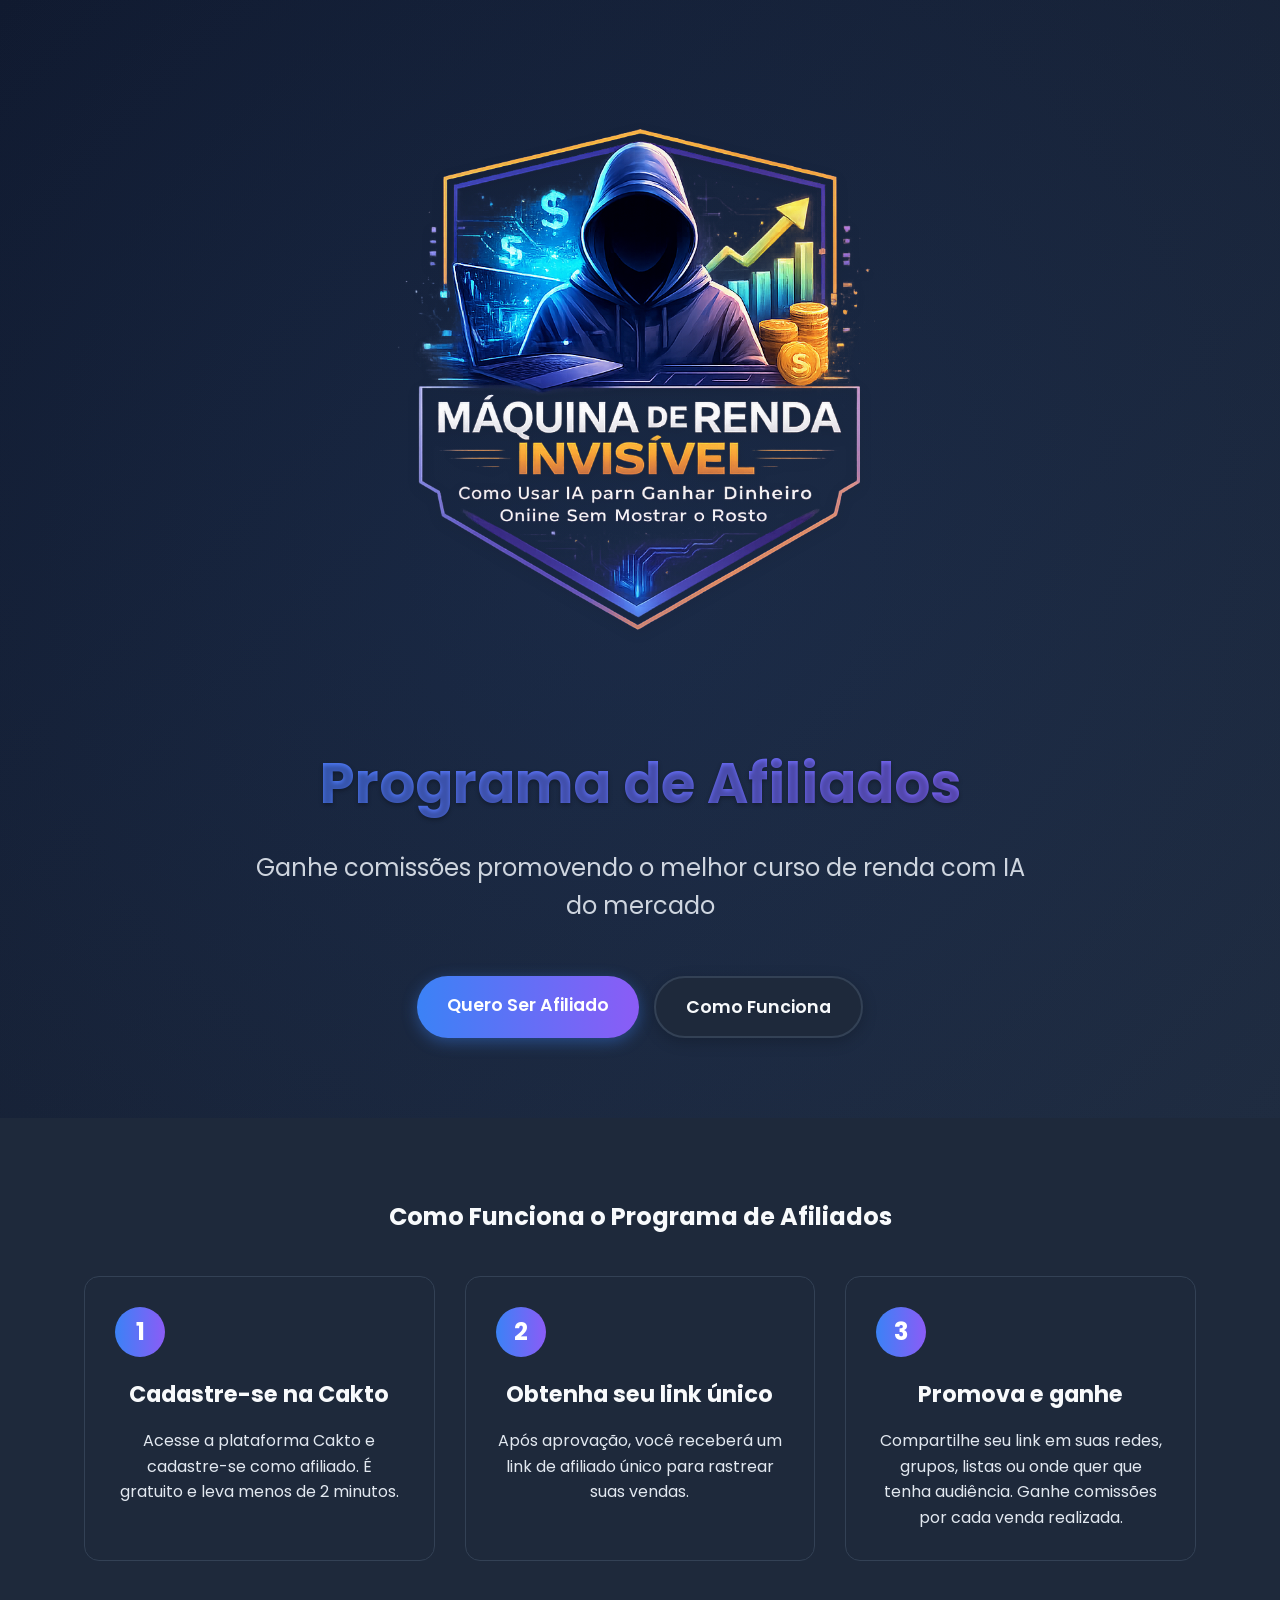
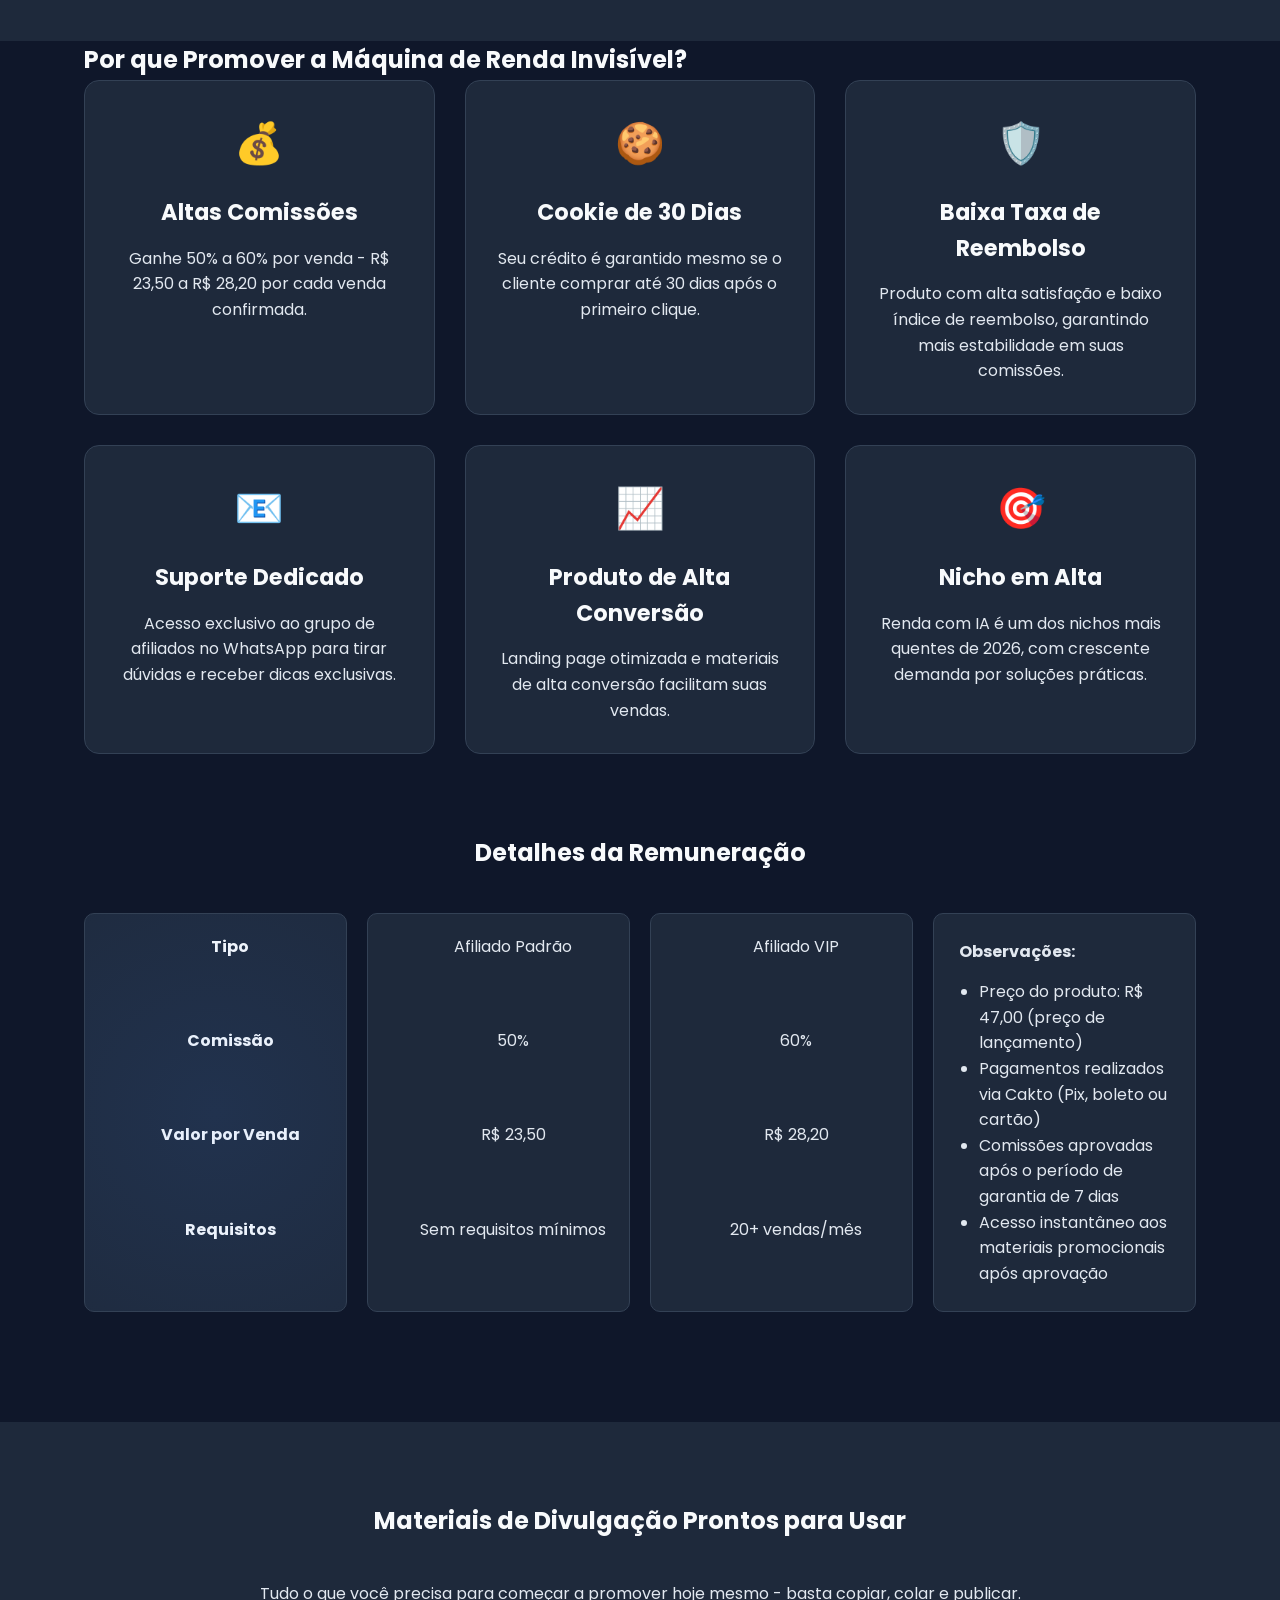
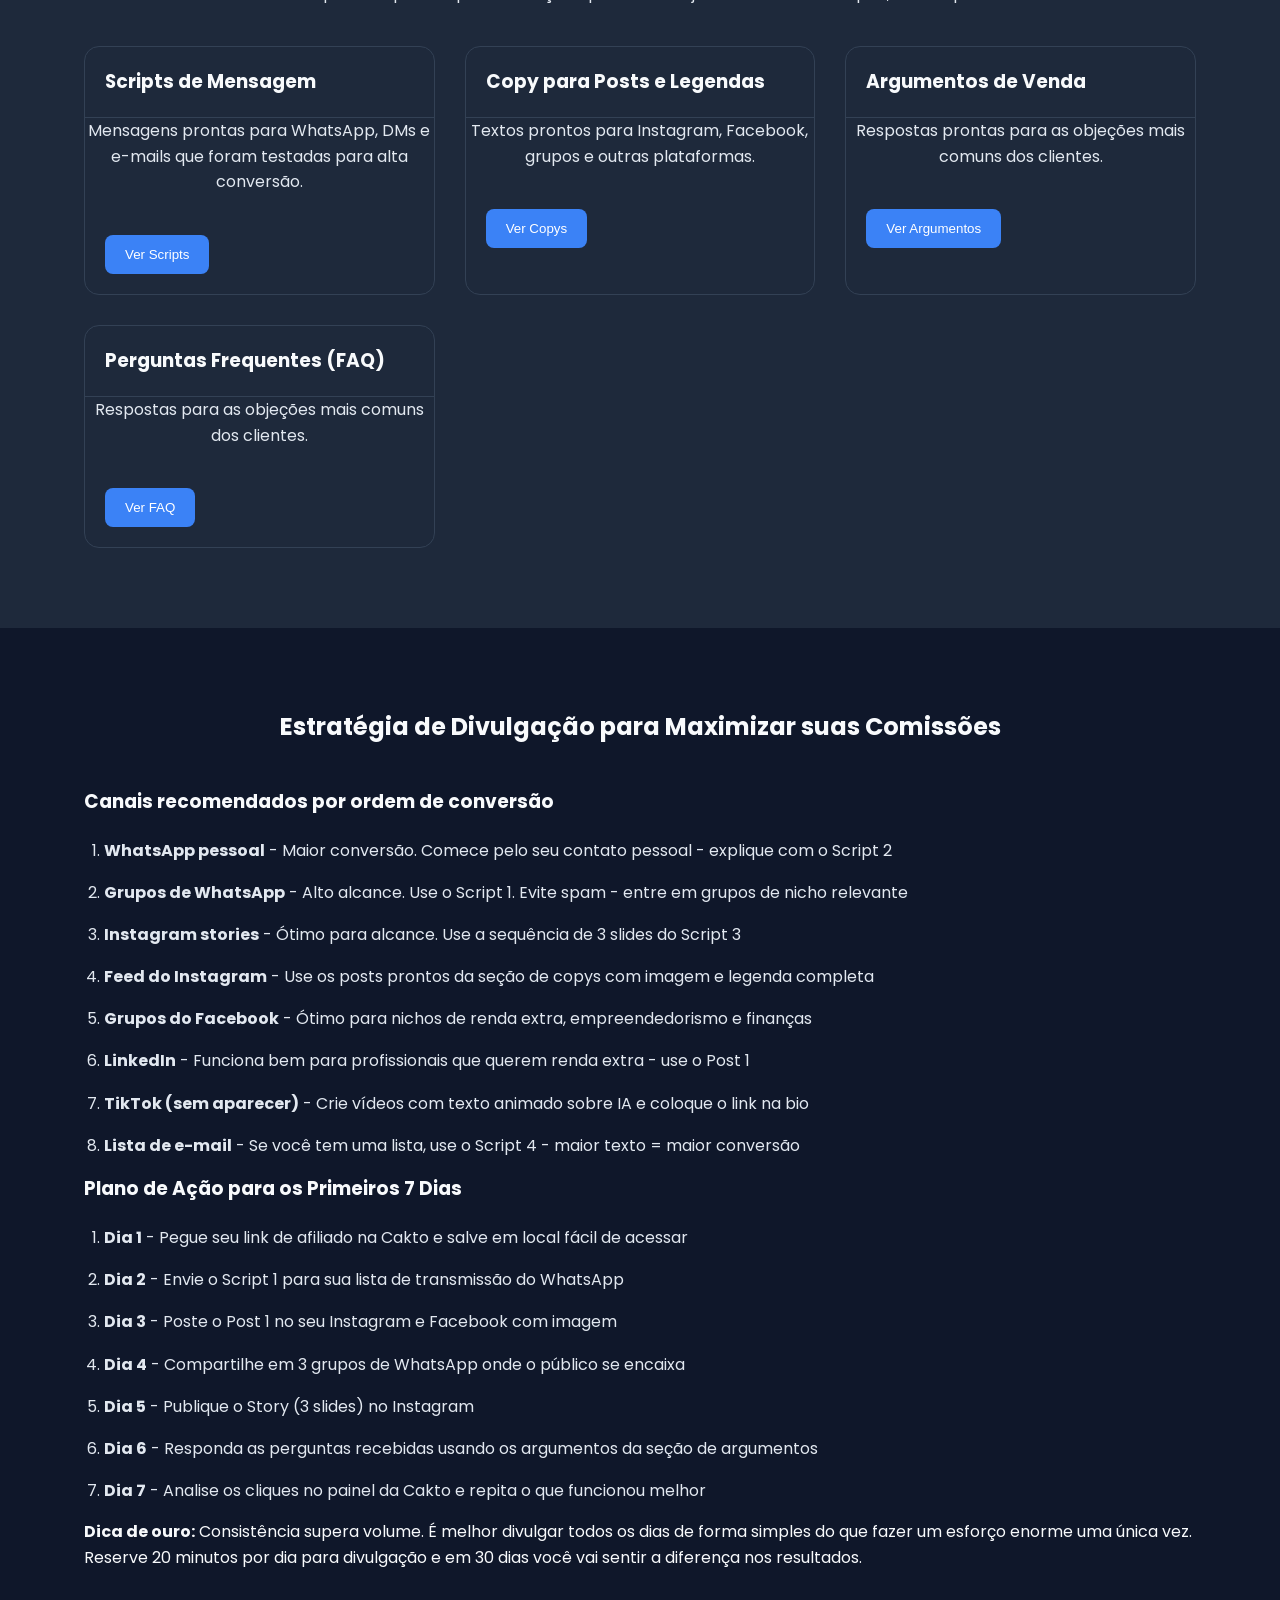
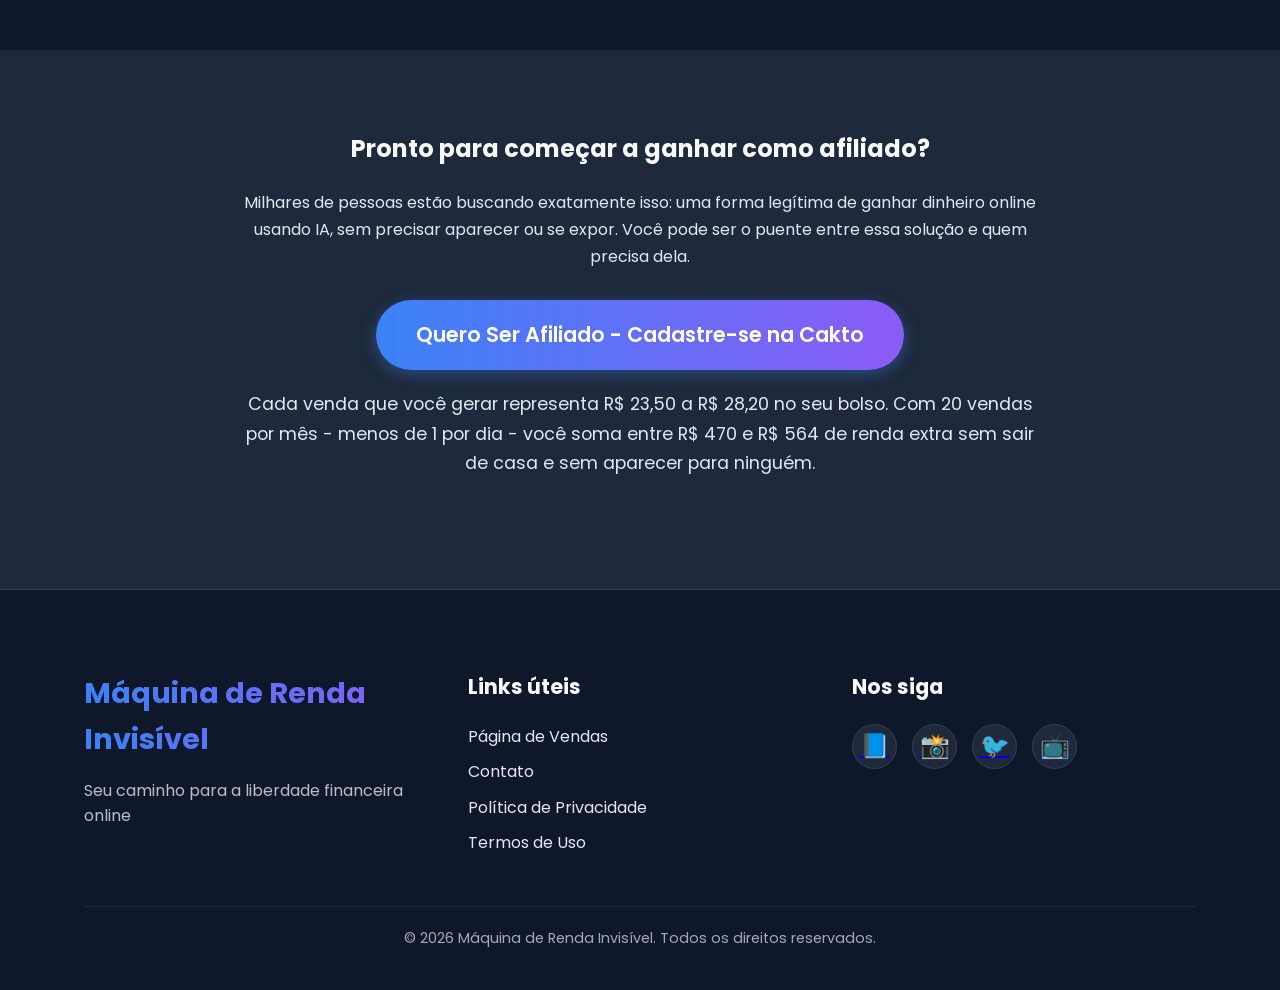
==== afiliado.html @ 69d89084 "afiliados" ====
<!DOCTYPE html>
<html lang="pt-BR">
<head>
    <meta charset="UTF-8">
    <meta name="viewport" content="width=device-width, initial-scale=1.0">
    <title>Programa de Afiliados - Máquina de Renda Invisível</title>
    <link rel="stylesheet" href="style.css">
    <link rel="preconnect" href="https://fonts.googleapis.com">
    <link rel="preconnect" href="https://fonts.gstatic.com" crossorigin>
    <link href="https://fonts.googleapis.com/css2?family=Poppins:wght@300;400;500;600;700&display=swap" rel="stylesheet">
</head>
<body>
    <!-- Header -->
    <header class="header">
        <div class="container">
            <div class="logo-wrapper">
                <img src="LogoMarca.png" alt="Logo Marca" class="logo-img">
            </div>
            <div class="header-content">
                <h1>Programa de Afiliados</h1>
                <p class="subtitle">Ganhe comissões promovendo o melhor curso de renda com IA do mercado</p>
                <div class="cta-buttons">
                    <a href="https://www.cakto.com.br/marketing/mquina-de-renda-invisvel/afiliados" class="btn-primary">Quero Ser Afiliado</a>
                    <a href="#como-funciona" class="btn-secondary">Como Funciona</a>
                </div>
            </div>
        </div>
    </header>

    <!-- Como Funciona -->
    <section id="como-funciona" class="como-funciona">
        <div class="container">
            <h2>Como Funciona o Programa de Afiliados</h2>
            <div class="como-funciona-grid">
                <div class="step">
                    <div class="step-number">1</div>
                    <h3>Cadastre-se na Cakto</h3>
                    <p>Acesse a plataforma Cakto e cadastre-se como afiliado. É gratuito e leva menos de 2 minutos.</p>
                </div>
                <div class="step">
                    <div class="step-number">2</div>
                    <h3>Obtenha seu link único</h3>
                    <p>Após aprovação, você receberá um link de afiliado único para rastrear suas vendas.</p>
                </div>
                <div class="step">
                    <div class="step-number">3</div>
                    <h3>Promova e ganhe</h3>
                    <p>Compartilhe seu link em suas redes, grupos, listas ou onde quer que tenha audiência. Ganhe comissões por cada venda realizada.</p>
                </div>
            </div>
        </div>
    </section>

    <!-- Por que promover -->
    <section class="por-que-promover">
        <div class="container">
            <h2>Por que Promover a Máquina de Renda Invisível?</h2>
            <div class="benefits-grid">
                <div class="benefit-card">
                    <div class="benefit-icon">💰</div>
                    <h3>Altas Comissões</h3>
                    <p>Ganhe 50% a 60% por venda - R$ 23,50 a R$ 28,20 por cada venda confirmada.</p>
                </div>
                <div class="benefit-card">
                    <div class="benefit-icon">🍪</div>
                    <h3>Cookie de 30 Dias</h3>
                    <p>Seu crédito é garantido mesmo se o cliente comprar até 30 dias após o primeiro clique.</p>
                </div>
                <div class="benefit-card">
                    <div class="benefit-icon">🛡️</div>
                    <h3>Baixa Taxa de Reembolso</h3>
                    <p>Produto com alta satisfação e baixo índice de reembolso, garantindo mais estabilidade em suas comissões.</p>
                </div>
                <div class="benefit-card">
                    <div class="benefit-icon">📧</div>
                    <h3>Suporte Dedicado</h3>
                    <p>Acesso exclusivo ao grupo de afiliados no WhatsApp para tirar dúvidas e receber dicas exclusivas.</p>
                </div>
                <div class="benefit-card">
                    <div class="benefit-icon">📈</div>
                    <h3>Produto de Alta Conversão</h3>
                    <p>Landing page otimizada e materiais de alta conversão facilitam suas vendas.</p>
                </div>
                <div class="benefit-card">
                    <div class="benefit-icon">🎯</div>
                    <h3>Nicho em Alta</h3>
                    <p>Renda com IA é um dos nichos mais quentes de 2026, com crescente demanda por soluções práticas.</p>
                </div>
            </div>
        </div>
    </section>

    <!-- Detalhes da Comissão -->
    <section class="detalhes-comissao">
        <div class="container">
            <h2>Detalhes da Remuneração</h2>
            <div class="comissao-table">
                <div class="comissao-row header">
                    <div class="comissao-cell">Tipo</div>
                    <div class="comissao-cell">Comissão</div>
                    <div class="comissao-cell">Valor por Venda</div>
                    <div class="comissao-cell">Requisitos</div>
                </div>
                <div class="comissao-row">
                    <div class="comissao-cell">Afiliado Padrão</div>
                    <div class="comissao-cell">50%</div>
                    <div class="comissao-cell">R$ 23,50</div>
                    <div class="comissao-cell">Sem requisitos mínimos</div>
                </div>
                <div class="comissao-row">
                    <div class="comissao-cell">Afiliado VIP</div>
                    <div class="comissao-cell">60%</div>
                    <div class="comissao-cell">R$ 28,20</div>
                    <div class="comissao-cell">20+ vendas/mês</div>
                </</div>
            </div>
            <div class="comissao-observacoes">
                <p><strong>Observações:</strong></p>
                <ul>
                    <li>Preço do produto: R$ 47,00 (preço de lançamento)</li>
                    <li>Pagamentos realizados via Cakto (Pix, boleto ou cartão)</li>
                    <li>Comissões aprovadas após o período de garantia de 7 dias</li>
                    <li>Acesso instantâneo aos materiais promocionais após aprovação</li>
                </ul>
            </div>
        </div>
    </section>

    <!-- Materiais de Divulgação -->
    <section class="materiais-divulgacao">
        <div class="container">
            <h2>Materiais de Divulgação Prontos para Usar</h2>
            <p>Tudo o que você precisa para começar a promover hoje mesmo - basta copiar, colar e publicar.</p>

            <div class="material-cards">
                <div class="material-card">
                    <h3>Scripts de Mensagem</h3>
                    <p>Mensagens prontas para WhatsApp, DMs e e-mails que foram testadas para alta conversão.</p>
                    <button class="btn-ver-mais" onclick="toggleSection('scripts')">Ver Scripts</button>
                    <div id="scripts" class="conteudo-oculto">
                        <div class="script-item">
                            <h4>Script 1 - Abordagem Direta</h4>
                            <p>Oi! Acabei de encontrar um ebook que tá me surpreendendo muito. Ele ensina a ganhar dinheiro na internet usando IA - sem aparecer em câmera, sem gravar vídeos, sem criar perfil. São mais de 30 páginas de passo a passo com ferramentas reais, modelos de negócio e até os scripts que a IA usa para fazer o trabalho por você. Tá com preço de lançamento agora (R$ 47) e pode subir a qualquer momento. Deixa eu te mandar o link: [SEU LINK DE AFILIADO]</p>
                        </div>
                        <div class="script-item">
                            <h4>Script 2 - Para quem já perguntou sobre renda extra</h4>
                            <p>Lembra que você me perguntou sobre renda extra? Acho que achei algo que faz muito mais sentido do que tudo que eu vi antes. É um ebook que ensina a usar IA pra gerar dinheiro online. O diferencial é que você não precisa aparecer, não precisa de seguidores e nem de investimento alto. A IA faz a maior parte do trabalho. Tem um passo a passo bem detalhado, ferramentas gratuitas e pagas, e um roteiro do zero ao primeiro R$ 1.000. Tá com desconto de lançamento: [SEU LINK DE AFILIADO]</p>
                        </div>
                        <div class="script-item">
                            <h4>Script 3 - Para stories (texto curto)</h4>
                            <p>Sequência de 3 slides:<br>Slide 1: Você sabia que dá pra ganhar dinheiro na internet sem aparecer? Sem câmera. Sem vídeos. Sem redes sociais expostas.<br>Slide 2: A IA faz o trabalho pesado por você. Texto, imagem, vídeo, voz - tudo automatizado. Esse ebook explica como em menos de 30 páginas.<br>Slide 3: Preço de lançamento: R$ 47 Link na bio / Chama no direct [SEU LINK DE AFILIADO]</p>
                        </div>
                        <div class="script-item">
                            <h4>Script 4 - E-mail ou mensagem mais longa</h4>
                            <p>Assunto: Isso mudou minha visão sobre renda extra<br><br>Oi [NOME],<br><br>Quero te apresentar algo diferente do que você normalmente vê por aí. Não é curso de marketing de afiliados. Não é mentoria de R$ 5.000. Não é promessa de 'fique rico em 30 dias'. É um ebook que ensina um método real e executável para gerar renda online usando Inteligência Artificial - e o maior diferencial é: você não precisa aparecer em nenhum momento. Sem gravar vídeos. Sem stories do seu rosto. Sem criar marca pessoal. A IA cuida de texto, imagem, vídeo e locução. Você cuida da estratégia. O que você vai aprender:<br>• Os 5 serviços mais rentáveis que qualquer pessoa pode vender com IA<br>• Como criar canais e produtos digitais que vendem no automático<br>• O roteiro do primeiro R$ 1.000 ao R$ 10.000 mensais<br><br>Preço de lançamento: R$ 47 (pode subir a qualquer momento)<br>Garantia de 7 dias - se não gostar, reembolso total.<br>Acesse aqui: [SEU LINK DE AFILIADO]</p>
                        </div>
                    </div>
                </div>

                <div class="material-card">
                    <h3>Copy para Posts e Legendas</h3>
                    <p>Textos prontos para Instagram, Facebook, grupos e outras plataformas.</p>
                    <button class="btn-ver-mais" onclick="toggleSection('copys')">Ver Copys</button>
                    <div id="copys" class="conteudo-oculto">
                        <div class="copy-item">
                            <h4>Post 1 - Gancho de dor (alta conversão)</h4>
                            <p>Você tentou ganhar dinheiro na internet antes e não funcionou?<br>Provavelmente o problema não era você. Era o método.<br>Ficar dependendo de seguidores, aparecer em vídeos e criar conteúdo todo dia é exaustivo - e não funciona pra maioria das pessoas.<br>Mas existe outro caminho:<br>• Usar IA para fazer o trabalho criativo por você<br>• Operar nos bastidores, sem mostrar o rosto<br>• Criar fontes de renda que funcionam enquanto você dorme<br>Esse ebook mostra como. R$ 47 de lançamento. Link na bio<br>#rendaextra #inteligenciaartificial #trabalhardecase #rendaonline</p>
                        </div>
                        <div class="copy-item">
                            <h4>Post 2 - Curiosidade e escassez</h4>
                            <p>Quantas ferramentas de IA você conhece que pagam suas contas? A maioria das pessoas usa IA pra fazer meme. Uma minoria usa pra gerar renda. A diferença? Saber qual modelo de negócio usar e como montar o sistema. Esse ebook explica os 5 modelos que estão funcionando agora em 2025 - sem precisar aparecer, ter seguidores ou investir alto. Preço de lançamento: R$ 47 (link na bio)<br>#ia #rendaextra #empreendedorismo #inteligenciaartificial #trabalhoremoto</p>
                        </div>
                        <div class="copy-item">
                            <h4>Post 3 - Prova social e resultado</h4>
                            <p>Uma das coisas que mais me surpreendeu nesse ebook: Existe um modelo de negócio chamado 'canal dark' onde você cria um canal no YouTube, gera o conteúdo com IA, narra com voz sintética e monetiza - sem aparecer uma única vez. Canais assim estão gerando de R$ 2.000 a R$ 15.000/mês. E qualquer pessoa com internet pode montar um. O ebook explica como passo a passo. R$ 47. Acesse: [SEU LINK DE AFILIADO]</p>
                        </div>
                    </div>
                </div>

                <div class="material-card">
                    <h3>Argumentos de Venda</h3>
                    <p>Respostas prontas para as objeções mais comuns dos clientes.</p>
                    <button class="btn-ver-mais" onclick="toggleSection('argumentos')">Ver Argumentos</button>
                    <div id="argumentos" class="conteudo-oculto">
                        <div class="argumento-item">
                            <h4>Quando alguém perguntar 'o que é esse ebook?'</h4>
                            <p>É um guia prático para gerar renda online usando Inteligência Artificial - sem precisar aparecer em câmeras, criar marca pessoal ou ter seguidores. Ele ensina modelos de negócio reais como serviços com IA, canais anônimos no YouTube, produtos digitais e automação de funis de venda.</p>
                        </div>
                        <div class="argumento-item">
                            <h4>Quando alguém perguntar 'isso funciona mesmo?'</h4>
                            <p>O ebook não ensina teoria - ensina ferramentas reais, com nomes, links e passo a passo. Cada modelo de negócio citado tem exemplos de pessoas que estão ganhando com isso hoje. E tem garantia de 7 dias: se não gostar, o dinheiro volta.</p>
                        </div>
                        <div class="argumento-item">
                            <h4>Quando alguém disser 'não tenho tempo'</h4>
                            <p>O ebook foi pensado exatamente para quem tem pouco tempo. A IA faz o trabalho pesado - criar conteúdo, editar, narrar, postar. Você só precisa de 1 a 2 horas por semana para configurar os sistemas e colher os resultados ao longo do tempo.</p>
                        </div>
                        <div class="argumento-item">
                            <h4>Quando alguém disser 'não entendo de tecnologia'</h4>
                            <p>Não precisa. O ebook foi escrito para iniciantes completos. As ferramentas de IA mencionadas têm interfaces simples - se você sabe usar o WhatsApp, você consegue usar essas ferramentas. E o passo a passo é explicado do começo ao fim, sem assumir conhecimento técnico.</p>
                        </div>
                        <div class="argumento-item">
                            <h4>Quando alguém disser 'R$ 47 tá caro'</h4>
                            <p>R$ 47 é menos do que uma pizza. Se o ebook te ajudar a fechar um único serviço com IA, você já recuperou esse valor em minutos. E com a garantia de 7 dias, não tem risco nenhum: se não agregar valor, você pede o reembolso.</p>
                        </div>
                    </div>
                </div>

                <div class="material-card">
                    <h3>Perguntas Frequentes (FAQ)</h3>
                    <p>Respostas para as objeções mais comuns dos clientes.</p>
                    <button class="btn-ver-mais" onclick="toggleSection('faq-afiliado')">Ver FAQ</button>
                    <div id="faq-afiliado" class="conteudo-oculto">
                        <div class="faq-item">
                            <h4>P: Preciso ter experiência com IA para aproveitar o ebook?</h4>
                            <p>R: Não. O ebook começa do zero e explica cada ferramenta de forma simples. Se você nunca usou ChatGPT ou qualquer ferramenta de IA, tudo bem - o passo a passo foi feito para iniciantes completos.</p>
                        </div>
                        <div class="faq-item">
                            <h4>P: Vou precisar investir dinheiro além do preço do ebook?</h4>
                            <p>R: Não necessariamente. O ebook mostra como começar com ferramentas gratuitas e indica quando e como investir em planos pagos - apenas quando o retorno já estiver acontecendo. O stack inicial pode ser montado por menos de R$ 180/mês.</p>
                        </div>
                        <div class="faq-item">
                            <h4>P: Em quanto tempo vejo resultados?</h4>
                            <p>R: Depende do modelo de negócio escolhido e do esforço aplicado. Para serviços com IA, é possível fechar o primeiro cliente em 30 dias. Para canais dark e produtos digitais, o retorno é mais lento mas mais passivo.</p>
                        </div>
                        <div class="faq-item">
                            <h4>P: O ebook ensina marketing de afiliados?</h4>
                            <p>R: Não. O foco é em prestação de serviços, criação de ativos digitais e automação - modelos menos saturados e com margens maiores do que o marketing de afiliados tradicional.</p>
                        </div>
                        <div class="faq-item">
                            <h4>P: Tem suporte após a compra?</h4>
                            <p>R: Sim. O comprador tem acesso a um grupo exclusivo onde pode tirar dúvidas e receber atualizações de conteúdo sem custo adicional.</p>
                        </div>
                        <div class="faq-item">
                            <h4>P: E se eu não gostar? Tem garantia?</h4>
                            <p>R: Sim. Garantia de 7 dias. Se por qualquer motivo o comprador não estiver satisfeito, basta solicitar o reembolso na plataforma Cakto e o valor é devolvido integralmente, sem burocracia.</p>
                        </div>
                        <div class="faq-item">
                            <h4>P: Funciona para quem mora fora das grandes cidades?</h4>
                            <p>R: Sim. Todos os modelos de negócio ensinados funcionam 100% online e podem ser executados de qualquer lugar do Brasil - ou do mundo.</p>
                        </div>
                        <div class="faq-item">
                            <h4>P: Preciso aparecer em algum momento para ganhar dinheiro com isso?</h4>
                            <p>R: Não. Este é o principal diferencial do produto. Todos os modelos ensinados foram selecionados justamente por permitirem operação anônima - usando avatares, voz sintética e conteúdo gerado por IA.</p>
                        </div>
                    </div>
                </div>
            </div>
        </div>
    </section>

    <!-- Estratégia de Divulgação -->
    <section class="estrategia-divulgacao">
        <div class="container">
            <h2>Estratégia de Divulgação para Maximizar suas Comissões</h2>
            <div class="canais-recomendados">
                <h3>Canais recomendados por ordem de conversão</h3>
                <ol>
                    <li><strong>WhatsApp pessoal</strong> - Maior conversão. Comece pelo seu contato pessoal - explique com o Script 2</li>
                    <li><strong>Grupos de WhatsApp</strong> - Alto alcance. Use o Script 1. Evite spam - entre em grupos de nicho relevante</li>
                    <li><strong>Instagram stories</strong> - Ótimo para alcance. Use a sequência de 3 slides do Script 3</li>
                    <li><strong>Feed do Instagram</strong> - Use os posts prontos da seção de copys com imagem e legenda completa</li>
                    <li><strong>Grupos do Facebook</strong> - Ótimo para nichos de renda extra, empreendedorismo e finanças</li>
                    <li><strong>LinkedIn</strong> - Funciona bem para profissionais que querem renda extra - use o Post 1</li>
                    <li><strong>TikTok (sem aparecer)</strong> - Crie vídeos com texto animado sobre IA e coloque o link na bio</li>
                    <li><strong>Lista de e-mail</strong> - Se você tem uma lista, use o Script 4 - maior texto = maior conversão</li>
                </ol>
            </div>

            <div class="plano-acao">
                <h3>Plano de Ação para os Primeiros 7 Dias</h3>
                <ol>
                    <li><strong>Dia 1</strong> - Pegue seu link de afiliado na Cakto e salve em local fácil de acessar</li>
                    <li><strong>Dia 2</strong> - Envie o Script 1 para sua lista de transmissão do WhatsApp</li>
                    <li><strong>Dia 3</strong> - Poste o Post 1 no seu Instagram e Facebook com imagem</li>
                    <li><strong>Dia 4</strong> - Compartilhe em 3 grupos de WhatsApp onde o público se encaixa</li>
                    <li><strong>Dia 5</strong> - Publique o Story (3 slides) no Instagram</li>
                    <li><strong>Dia 6</strong> - Responda as perguntas recebidas usando os argumentos da seção de argumentos</li>
                    <li><strong>Dia 7</strong> - Analise os cliques no painel da Cakto e repita o que funcionou melhor</li>
                </ol>
                <p><strong>Dica de ouro:</strong> Consistência supera volume. É melhor divulgar todos os dias de forma simples do que fazer um esforço enorme uma única vez. Reserve 20 minutos por dia para divulgação e em 30 dias você vai sentir a diferença nos resultados.</p>
            </div>
        </div>
    </section>

    <!-- Call to Action Final -->
    <section class="cta-final">
        <div class="container">
            <h2>Pronto para começar a ganhar como afiliado?</h2>
            <p>Milhares de pessoas estão buscando exatamente isso: uma forma legítima de ganhar dinheiro online usando IA, sem precisar aparecer ou se expor. Você pode ser o puente entre essa solução e quem precisa dela.</p>
            <a href="https://www.cakto.com.br/marketing/mquina-de-renda-invisvel/afiliados" class="btn-primary btn-large">Quero Ser Afiliado - Cadastre-se na Cakto</a>
            <p style="margin-top: 20px; font-size: 1.1rem; color: var(--text-secondary);">
                Cada venda que você gerar representa R$ 23,50 a R$ 28,20 no seu bolso. Com 20 vendas por mês - menos de 1 por dia - você soma entre R$ 470 e R$ 564 de renda extra sem sair de casa e sem aparecer para ninguém.
            </p>
        </div>
    </section>

    <!-- Footer -->
    <footer class="footer">
        <div class="container">
            <div class="footer-content">
                <div class="footer-logo">
                    <h3>Máquina de Renda Invisível</h3>
                    <p>Seu caminho para a liberdade financeira online</p>
                </div>
                <div class="footer-links">
                    <h4>Links úteis</h4>
                    <ul>
                        <li><a href="index.html">Página de Vendas</a></li>
                        <li><a href="contato.html">Contato</a></li>
                        <li><a href="#">Política de Privacidade</a></li>
                        <li><a href="#">Termos de Uso</a></li>
                    </ul>
                </div>
                <div class="footer-social">
                    <h4>Nos siga</h4>
                    <div class="social-icons">
                        <a href="#" class="social-icon">📘</a>
                        <a href="https://www.instagram.com/ewertton.slv1/" class="social-icon">📸</a>
                        <a href="#" class="social-icon">🐦</a>
                        <a href="#" class="social-icon">📺</a>
                    </div>
                </div>
            </div>
            <div class="footer-bottom">
                <p>&copy; 2026 Máquina de Renda Invisível. Todos os direitos reservados.</p>
            </div>
        </div>
    </footer>

    <script>
        function toggleSection(id) {
            const element = document.getElementById(id);
            if (element.classList.contains('conteudo-oculto')) {
                element.classList.remove('conteudo-oculto');
                element.classList.add('conteudo-visible');
            } else {
                element.classList.add('conteudo-oculto');
                element.classList.remove('conteudo-visible');
            }
        }

        // Simple FAQ toggle functionality (same as index.html)
        document.querySelectorAll('.faq-question').forEach(item => {
            item.addEventListener('click', () => {
                const answer = item.nextElementSibling;
                const icon = item.querySelector('.faq-toggle');

                answer.classList.toggle('active');
                if (answer.classList.contains('active')) {
                    icon.textContent = '-';
                } else {
                    icon.textContent = '+';
                }
            });
        });
    </script>

    <style>
        /* Additional styles for afiliado page */
        .como-funciona {
            background: var(--secondary-dark);
            padding: 80px 0;
            text-align: center;
        }

        .como-funciona h2 {
            margin-bottom: 40px;
            color: var(--text-primary);
        }

        .como-funciona-grid {
            display: grid;
            grid-template-columns: repeat(auto-fit, minmax(280px, 1fr));
            gap: 30px;
            margin-top: 30px;
        }

        .step {
            background: var(--card-bg);
            padding: 30px;
            border-radius: 15px;
            text-align: center;
            border: 1px solid var(--border-color);
            transition: transform 0.3s ease, box-shadow 0.3s ease;
        }

        .step:hover {
            transform: translateY(-10px);
            box-shadow: 0 10px 30px rgba(0,0,0,0.2);
        }

        .step-number {
            display: inline-block;
            width: 50px;
            height: 50px;
            background: linear-gradient(to right, var(--accent-color), #8b5cf6);
            color: white;
            border-radius: 50%;
            display: flex;
            align-items: center;
            justify-content: center;
            font-weight: bold;
            font-size: 1.5rem;
            margin-bottom: 20px;
        }

        .step h3 {
            color: var(--text-primary);
            margin-bottom: 15px;
            font-size: 1.4rem;
        }

        .step p {
            color: var(--text-secondary);
        }

        .detalhes-comissao {
            background: var(--primary-dark);
            padding: 80px 0;
        }

        .detalhes-comissao h2 {
            text-align: center;
            margin-bottom: 40px;
            color: var(--text-primary);
        }

        .comissao-table {
            display: grid;
            grid-template-columns: repeat(auto-fit, minmax(250px, 1fr));
            gap: 20px;
            margin-bottom: 30px;
        }

        .comissao-row {
            display: grid;
            grid-template-columns: repeat(auto-fit, minmax(250px, 1fr));
            gap: 20px;
            padding: 20px;
            background: var(--card-bg);
            border-radius: 10px;
            border: 1px solid var(--border-color);
        }

        .comissao-row.header {
            background: var(--secondary-dark);
            font-weight: bold;
            color: var(--text-primary);
        }

        .comissao-cell {
            text-align: center;
            color: var(--text-secondary);
        }

        .comissao-row.header .comissao-cell {
            color: var(--text-primary);
        }

        .comissao-observacoes {
            background: var(--card-bg);
            padding: 25px;
            border-radius: 10px;
            border: 1px solid var(--border-color);
        }

        .comissao-observacoes p {
            color: var(--text-secondary);
            margin-bottom: 15px;
        }

        .comissao-observacoes ul {
            color: var(--text-secondary);
            margin-left: 20px;
        }

        .materiais-divulgacao {
            background: var(--secondary-dark);
            padding: 80px 0;
        }

        .materiais-divulgacao h2 {
            text-align: center;
            margin-bottom: 40px;
            color: var(--text-primary);
        }

        .materiais-divulgacao p {
            text-align: center;
            max-width: 800px;
            margin: 0 auto 40px;
            color: var(--text-secondary);
        }

        .material-cards {
            display: grid;
            grid-template-columns: repeat(auto-fit, minmax(320px, 1fr));
            gap: 30px;
        }

        .material-card {
            background: var(--card-bg);
            border-radius: 15px;
            overflow: hidden;
            border: 1px solid var(--border-color);
        }

        .material-card h3 {
            color: var(--text-primary);
            padding: 20px;
            margin: 0;
            border-bottom: 1px solid var(--border-color);
        }

        .btn-ver-mais {
            background: var(--accent-color);
            color: white;
            border: none;
            padding: 12px 20px;
            border-radius: 8px;
            cursor: pointer;
            transition: background 0.3s ease;
            display: block;
            margin: 20px;
            width: fit-content;
        }

        .btn-ver-mais:hover {
            background: var(--accent-hover);
        }

        .conteudo-oculto {
            display: none;
            padding: 20px;
            background: var(--primary-dark);
        }

        .conteudo-visible {
            display: block;
            padding: 20px;
            background: var(--primary-dark);
        }

        .script-item, .copy-item, .argumento-item, .faq-item {
            margin-bottom: 25px;
            padding-bottom: 20px;
            border-bottom: 1px solid var(--border-color);
        }

        .script-item:last-child, .copy-item:last-child, .argumento-item:last-child, .faq-item:last-child {
            border-bottom: none;
            margin-bottom: 0;
        }

        .script-item h4, .copy-item h4, .argumento-item h4, .faq-item h4 {
            color: var(--text-primary);
            margin-bottom: 10px;
            font-size: 1.2rem;
        }

        .script-item p, .copy-item p, .argumento-item p, .faq-item p {
            color: var(--text-secondary);
            line-height: 1.6;
        }

        .estrategia-divulgacao {
            background: var(--primary-dark);
            padding: 80px 0;
        }

        .estrategia-divulgacao h2 {
            text-align: center;
            margin-bottom: 40px;
            color: var(--text-primary);
        }

        .canais-recomendados h3, .plano-acao h3 {
            color: var(--text-primary);
            margin-bottom: 20px;
        }

        .canais-recomendados ol {
            color: var(--text-secondary);
            margin-left: 20px;
        }

        .canais-recomendados li {
            margin-bottom: 15px;
            line-height: 1.7;
        }

        .plano-acao ol {
            color: var(--text-secondary);
            margin-left: 20px;
        }

        .plano-acao li {
            margin-bottom: 15px;
            line-height: 1.7;
        }

        .cta-final {
            background: var(--secondary-dark);
            padding: 80px 0;
            text-align: center;
        }

        .cta-final h2 {
            color: var(--text-primary);
            margin-bottom: 20px;
        }

        .cta-final p {
            color: var(--text-secondary);
            max-width: 800px;
            margin: 0 auto 30px;
            line-height: 1.7;
        }

        .btn-large {
            padding: 18px 40px;
            font-size: 1.3rem;
            font-weight: 600;
        }

        /* Responsive adjustments */
        @media (max-width: 768px) {
            .como-funciona-grid {
                grid-template-columns: 1fr;
            }

            .comissao-table {
                grid-template-columns: 1fr;
            }

            .comissao-row {
                grid-template-columns: 1fr;
            }

            .material-cards {
                grid-template-columns: 1fr;
            }
        }
    </style>
</body>
</html>
---- style.css ----
/* Reset and base styles */
* {
    margin: 0;
    padding: 0;
    box-sizing: border-box;
}

/* Dark Theme Variables */
:root {
    --primary-dark: #0f172a;      /* Dark blue/black */
    --secondary-dark: #1e293b;    /* Slightly lighter */
    --accent-color: #3b82f6;      /* Blue accent */
    --accent-hover: #2563eb;      /* Darker blue */
    --text-primary: #f8fafc;      /* Near white */
    --text-secondary: #e2e8f0;    /* Light gray */
    --card-bg: #1e293b;           /* Card background */
    --card-hover: #334155;        /* Card hover */
    --border-color: #334155;      /* Borders */
}

/* Logo Styles */
.logo-wrapper {
    text-align: center;
    margin-bottom: 2px;
    padding: 10px 0;
}

.logo-img {
    max-width: 90%;
    height: auto;
    filter: drop-shadow(0 4px 6px rgba(0, 0, 0, 0.1));
    transition: transform 0.3s ease;
    display: block;
    margin: 0 auto;
}

.logo-img:hover {
    transform: scale(1.05);
}

body {
    font-family: 'Poppins', sans-serif;
    line-height: 1.6;
    color: var(--text-primary);
    background-color: var(--primary-dark);
}

.container {
    width: 90%;
    max-width: 1200px;
    margin: 0 auto;
    padding: 0 20px;
}

/* Header */
.header {
    background: linear-gradient(135deg, var(--primary-dark) 0%, var(--secondary-dark) 100%);
    color: var(--text-primary);
    text-align: center;
    padding: 50px 0 80px;
    position: relative;
    overflow: hidden;
}

.header::before {
    content: '';
    position: absolute;
    top: -50%;
    left: -50%;
    width: 200%;
    height: 200%;
    background: radial-gradient(circle, rgba(59, 130, 246, 0.1) 0%, transparent 70%);
    animation: float 6s ease-in-out infinite;
}

@keyframes float {
    0% { transform: translate(0, 0) rotate(0deg); }
    50% { transform: translate(30px, 30px) rotate(180deg); }
    100% { transform: translate(0, 0) rotate(360deg); }
}

.header-content {
    position: relative;
    z-index: 2;
}

.header-content h1 {
    font-size: clamp(2rem, 8vw, 3.5rem);
    margin-bottom: 20px;
    font-weight: 700;
    text-shadow: 0 2px 4px rgba(0,0,0,0.3);
    background: linear-gradient(to right, var(--accent-color), #8b5cf6);
    -webkit-background-clip: text;
    -webkit-text-fill-color: transparent;
    background-clip: text;
}

.header-content .subtitle {
    font-size: clamp(1.2rem, 4vw, 1.5rem);
    margin-bottom: 50px;
    opacity: 0.9;
    max-width: 800px;
    margin-left: auto;
    margin-right: auto;
    color: var(--text-secondary);
}

.cta-buttons {
    display: flex;
    flex-wrap: wrap;
    justify-content: center;
    gap: 15px;
}

.btn-primary, .btn-secondary {
    display: inline-block;
    padding: 15px 30px;
    border-radius: 50px;
    text-decoration: none;
    font-weight: 600;
    transition: all 0.3s ease;
    border: none;
    cursor: pointer;
    font-size: 1.1rem;
    font-family: inherit;
}

.btn-primary {
    background: linear-gradient(to right, var(--accent-color), #8b5cf6);
    color: white;
    box-shadow: 0 4px 15px rgba(59, 130, 246, 0.4);
    border: none;
}

.btn-primary:hover {
    transform: translateY(-3px);
    box-shadow: 0 6px 20px rgba(59, 130, 246, 0.6);
    background: linear-gradient(to right, var(--accent-hover), #7c3aed);
}

.btn-secondary {
    background: var(--secondary-dark);
    color: var(--text-primary);
    border: 2px solid var(--border-color);
    box-shadow: 0 4px 15px rgba(0,0,0,0.2);
}

.btn-secondary:hover {
    background: var(--card-hover);
    transform: translateY(-3px);
    box-shadow: 0 6px 20px rgba(0,0,0,0.3);
}

/* Problem section */
.problem {
    background: var(--secondary-dark);
    padding: 80px 0;
    text-align: center;
}

.problem h2 {
    font-size: clamp(2rem, 6vw, 2.5rem);
    margin-bottom: 50px;
    color: var(--text-primary);
}

.problem-grid {
    display: grid;
    grid-template-columns: repeat(auto-fit, minmax(280px, 1fr));
    gap: 30px;
}

.problem-item {
    background: var(--card-bg);
    padding: 30px;
    border-radius: 15px;
    transition: transform 0.3s ease, box-shadow 0.3s ease;
    border: 1px solid var(--border-color);
}

.problem-item:hover {
    transform: translateY(-10px);
    box-shadow: 0 10px 30px rgba(0,0,0,0.2);
}

.problem-icon {
    font-size: 2.5rem;
    margin-bottom: 20px;
    color: var(--accent-color);
}

.problem-item h3 {
    font-size: 1.4rem;
    margin-bottom: 15px;
    color: var(--text-primary);
}

/* Solution section */
.solution {
    background: var(--primary-dark);
    padding: 100px 0;
}

.solution h2 {
    text-align: center;
    font-size: clamp(2rem, 6vw, 2.5rem);
    margin-bottom: 60px;
    color: var(--text-primary);
}

.solution-content {
    display: grid;
    grid-template-columns: repeat(auto-fit, minmax(350px, 1fr));
    gap: 50px;
    align-items: center;
}

.solution-image {
    text-align: center;
}

.ebook-mockup {
    width: 80%;
    max-width: 280px;
    height: auto;
    aspect-ratio: 280/380;
    perspective: 1000px;
    margin: 0 auto;
}

.ebook-cover {
    position: relative;
    width: 100%;
    height: 100%;
    transform-style: preserve-3d;
    transition: transform 0.5s;
}

.ebook-cover:hover {
    transform: rotateY(10deg);
}

.ebook-cover::before,
.ebook-cover::after {
    content: "";
    position: absolute;
    width: 100%;
    height: 100%;
}

.ebook-cover::before {
    background: linear-gradient(135deg, var(--accent-color), #8b5cf6);
    border-radius: 15px;
    box-shadow: 0 10px 30px rgba(59, 130, 246, 0.3);
}

.ebook-cover::after {
    background: linear-gradient(to right, #ec4899, #8b5cf6);
    border-radius: 15px;
    transform: rotateY(-15deg) translateX(-10px);
    box-shadow: -5px 5px 15px rgba(236, 72, 153, 0.3);
}

.ebook-cover h3 {
    position: absolute;
    top: 50%;
    left: 50%;
    transform: translate(-50%, -50%);
    text-align: center;
    color: white;
    font-size: 1.4rem;
    font-weight: 600;
    line-height: 1.3;
    padding: 0 20px;
    background: rgba(0,0,0,0.5);
    border-radius: 10px;
}

.ebook-cover p {
    position: absolute;
    bottom: 20px;
    left: 50%;
    transform: translateX(-50%);
    color: white;
    font-size: 0.9rem;
    text-align: center;
    padding: 0 15px;
    background: rgba(0,0,0,0.5);
    border-radius: 10px;
}

.solution-text h3 {
    font-size: 1.8rem;
    margin-bottom: 20px;
    color: var(--text-primary);
}

.solution-text p {
    margin-bottom: 25px;
    font-size: 1.1rem;
    color: var(--text-secondary);
}

/* Benefits section */
.benefits {
    background: var(--secondary-dark);
    padding: 100px 0;
}

.benefits h2 {
    text-align: center;
    font-size: clamp(2rem, 6vw, 2.5rem);
    margin-bottom: 60px;
    color: var(--text-primary);
}

.benefits-grid {
    display: grid;
    grid-template-columns: repeat(auto-fit, minmax(280px, 1fr));
    gap: 30px;
}

.benefit-card {
    background: var(--card-bg);
    padding: 30px;
    border-radius: 15px;
    text-align: center;
    transition: transform 0.3s ease, box-shadow 0.3s ease;
    border: 1px solid var(--border-color);
}

.benefit-card:hover {
    transform: translateY(-10px);
    box-shadow: 0 10px 30px rgba(0,0,0,0.2);
}

.benefit-icon {
    font-size: 2.5rem;
    margin-bottom: 20px;
    display: block;
    color: var(--accent-color);
}

.benefit-card h3 {
    font-size: 1.4rem;
    margin-bottom: 15px;
    color: var(--text-primary);
}

.benefit-card p {
    color: var(--text-secondary);
    line-height: 1.6;
}

/* About Author section */
.author {
    background: var(--primary-dark);
    padding: 100px 0;
}

.author h2 {
    text-align: center;
    font-size: clamp(2rem, 6vw, 2.5rem);
    margin-bottom: 50px;
    color: var(--text-primary);
}

.author-content {
    display: grid;
    grid-template-columns: repeat(auto-fit, minmax(350px, 1fr));
    gap: 50px;
    align-items: center;
}

.author-image {
    text-align: center;
}

.author-placeholder {
    width: 80%;
    max-width: 280px;
    height: 0;
    padding-bottom: 80%; /* Maintains 1:1 aspect ratio */
    border-radius: 50%;
    overflow: hidden;
    margin: 0 auto;
    box-shadow: 0 10px 30px rgba(0,0,0,0.2);
    border: 5px solid var(--accent-color);
    background: var(--card-bg);
    position: relative;
}
.author-placeholder img {
    position: absolute;
    top: 0;
    left: 0;
    width: 100%;
    height: 100%;
    object-fit: cover;
    border-radius: 50%;
}

.author-placeholder img {
    width: 100%;
    height: 100%;
    object-fit: cover;
    border-radius: 50%;
}

.author-text h3 {
    font-size: 1.8rem;
    margin-bottom: 20px;
    color: var(--text-primary);
}

.author-text p {
    margin-bottom: 20px;
    font-size: 1.1rem;
    color: var(--text-secondary);
    line-height: 1.7;
}

/* Testimonials section */
.testimonials {
    background: var(--secondary-dark);
    padding: 100px 0;
}

.testimonials h2 {
    text-align: center;
    font-size: clamp(2rem, 6vw, 2.5rem);
    margin-bottom: 60px;
    color: var(--text-primary);
}

.testimonials-grid {
    display: grid;
    grid-template-columns: repeat(auto-fit, minmax(320px, 1fr));
    gap: 30px;
}

.testimonial-card {
    background: var(--card-bg);
    padding: 30px;
    border-radius: 15px;
    box-shadow: 0 5px 15px rgba(0,0,0,0.1);
    border: 1px solid var(--border-color);
}

.testimonial-text {
    font-style: italic;
    color: var(--text-secondary);
    margin-bottom: 25px;
    line-height: 1.7;
    position: relative;
    padding-left: 20px;
}

.testimonial-text::before {
    content: '"';
    font-size: 4rem;
    color: var(--accent-color);
    opacity: 0.2;
    position: absolute;
    left: -10px;
    top: -20px;
}

.testimonial-author {
    display: flex;
    align-items: center;
    gap: 15px;
}

.author-avatar {
    width: 60px;
    height: 60px;
    border-radius: 50%;
    overflow: hidden;
    border: 3px solid var(--accent-color);
    background: var(--card-bg);
}

.author-avatar img {
    width: 100%;
    height: 100%;
    object-fit: cover;
    border-radius: 50%;
}

.author-info h4 {
    font-size: 1.2rem;
    margin-bottom: 5px;
    color: var(--text-primary);
}

.author-info p {
    color: var(--text-secondary);
    font-size: 0.9rem;
}

/* Pricing section */
.pricing {
    background: linear-gradient(135deg, var(--primary-dark) 0%, var(--secondary-dark) 100%);
    color: var(--text-primary);
    padding: 100px 0;
    text-align: center;
}

.pricing h2 {
    font-size: clamp(2rem, 6vw, 2.5rem);
    margin-bottom: 20px;
}

.pricing-subtitle {
    font-size: 1.3rem;
    margin-bottom: 50px;
    opacity: 0.9;
    max-width: 800px;
    margin-left: auto;
    margin-right: auto;
    color: var(--text-secondary);
}

.pricing-card {
    background: var(--card-bg);
    color: var(--text-primary);
    border-radius: 20px;
    overflow: hidden;
    box-shadow: 0 20px 40px rgba(0,0,0,0.2);
    border: 1px solid var(--border-color);
    max-width: 450px;
    margin: 0 auto;
}

.pricing-header {
    background: linear-gradient(135deg, var(--accent-color), #8b5cf6);
    color: white;
    padding: 40px;
    text-align: center;
}

.pricing-header h3 {
    font-size: 2rem;
    margin-bottom: 15px;
}

.original-price {
    font-size: 1.5rem;
    text-decoration: line-through;
    opacity: 0.8;
    display: block;
    margin: 10px 0;
    color: var(--text-secondary);
}

.final-price {
    font-size: 2.8rem;
    font-weight: 700;
    margin: 10px 0;
    display: block;
    background:  #ffffff;
    -webkit-background-clip: text;
    -webkit-text-fill-color: transparent;
    background-clip: text;
}

.price-saving {
    font-size: 1.2rem;
    opacity: 0.9;
    margin: 15px 0;
    display: block;
    color: var(--text-secondary);
}

.pricing-features {
    padding: 30px;
    text-align: left;
}

.pricing-features ul {
    list-style: none;
}

.pricing-features li {
    padding: 12px 0;
    border-bottom: 1px solid var(--border-color);
    display: flex;
    align-items: center;
    gap: 10px;
}

.pricing-features li:last-child {
    border-bottom: none;
}

.pricing-features li::before {
    content: "✓";
    color: var(--accent-color);
    font-weight: bold;
}

.pricing-guarantee {
    background: rgba(59, 130, 246, 0.1);
    border-left: 4px solid var(--accent-color);
    padding: 25px;
    margin: 0 30px 30px;
    border-radius: 0 8px 8px 0;
}

.pricing-guarantee h3 {
    color: var(--accent-color);
    margin-bottom: 15px;
    display: flex;
    align-items: center;
    gap: 10px;
}

.pricing-guarantee p {
    color: var(--text-secondary);
    line-height: 1.6;
}

.btn-large {
    padding: 18px 40px;
    font-size: 1.3rem;
    font-weight: 600;
}

.pricing-note {
    font-size: 0.9rem;
    opacity: 0.7;
    margin-top: 20px;
    display: block;
    color: var(--text-secondary);
}

/* FAQ section */
.faq {
    background: var(--primary-dark);
    padding: 100px 0;
}

.faq h2 {
    text-align: center;
    font-size: clamp(2rem, 6vw, 2.5rem);
    margin-bottom: 60px;
    color: var(--text-primary);
}

.faq-item {
    background: var(--card-bg);
    border-radius: 15px;
    margin-bottom: 20px;
    overflow: hidden;
    box-shadow: 0 5px 15px rgba(0,0,0,0.1);
    border: 1px solid var(--border-color);
}

.faq-question {
    background: var(--secondary-dark);
    padding: 25px;
    cursor: pointer;
    display: flex;
    justify-content: space-between;
    align-items: center;
    transition: background-color 0.3s ease;
    border-bottom: 1px solid var(--border-color);
}

.faq-question:hover {
    background: var(--card-bg);
}

.faq-question h3 {
    font-size: 1.3rem;
    margin: 0;
    color: var(--text-primary);
    flex-grow: 1;
}

.faq-toggle {
    background: var(--accent-color);
    color: white;
    border: none;
    width: 40px;
    height: 40px;
    border-radius: 50%;
    font-size: 1.2rem;
    display: flex;
    align-items: center;
    justify-content: center;
    cursor: pointer;
    transition: background-color 0.3s ease;
}

.faq-toggle:hover {
    background: var(--accent-hover);
}

.faq-answer {
    padding: 0 25px;
    max-height: 0;
    overflow: hidden;
    transition: max-height 0.4s ease, padding 0.4s ease;
    background: var(--primary-dark);
}

.faq-answer.active {
    max-height: 200px;
    padding: 25px;
}

.faq-answer p {
    color: var(--text-secondary);
    line-height: 1.7;
    margin-bottom: 15px;
}

/* Footer */
.footer {
    background: var(--primary-dark);
    color: var(--text-secondary);
    padding: 80px 0 40px;
    border-top: 1px solid var(--border-color);
}

.footer-content {
    display: grid;
    grid-template-columns: repeat(auto-fit, minmax(250px, 1fr));
    gap: 40px;
    margin-bottom: 40px;
}

.footer-logo h3 {
    font-size: 1.8rem;
    margin-bottom: 15px;
    background: linear-gradient(to right, var(--accent-color), #8b5cf6);
    -webkit-background-clip: text;
    -webkit-text-fill-color: transparent;
    background-clip: text;
}

.footer-logo p {
    opacity: 0.8;
    line-height: 1.6;
}

.footer-links h4,
.footer-social h4 {
    font-size: 1.3rem;
    margin-bottom: 20px;
    color: var(--text-primary);
}

.footer-links ul {
    list-style: none;
}

.footer-links li {
    margin-bottom: 10px;
}

.footer-links a {
    color: var(--text-secondary);
    text-decoration: none;
    transition: color 0.3s ease;
}

.footer-links a:hover {
    color: var(--text-primary);
}

.social-icons {
    display: flex;
    gap: 15px;
}

.social-icon {
    font-size: 1.5rem;
    width: 45px;
    height: 45px;
    border-radius: 50%;
    background: var(--card-bg);
    display: flex;
    align-items: center;
    justify-content: center;
    transition: all 0.3s ease;
    border: 1px solid var(--border-color);
}

.social-icon:hover {
    background: var(--accent-color);
    color: white;
    transform: translateY(-3px);
}

.footer-bottom {
    text-align: center;
    padding-top: 20px;
    border-top: 1px solid rgba(255, 255, 255, 0.1);
    opacity: 0.7;
    font-size: 0.9rem;
}

/* Responsive design */
@media (max-width: 768px) {
    .header-content h1 {
        font-size: 2.8rem;
    }

    .header-content .subtitle {
        font-size: 1.2rem;
    }

    .cta-buttons {
        flex-direction: column;
    }

    .solution-content,
    .author-content {
        grid-template-columns: 1fr;
        text-align: center;
    }

    .solution-image,
    .author-image {
        order: -1;
    }

    .solution-text {
        text-align: center;
    }

    .pricing-card {
        margin: 0 20px;
    }
}

/* Animations */
@keyframes fadeInUp {
    from {
        opacity: 0;
        transform: translateY(30px);
    }
    to {
        opacity: 1;
        transform: translateY(0);
    }
}

.fade-in-up {
    opacity: 0;
    transform: translateY(30px);
    animation: fadeInUp 0.8s ease forwards;
}

.fade-in-up.delay-1 { animation-delay: 0.2s; }
.fade-in-up.delay-2 { animation-delay: 0.4s; }
.fade-in-up.delay-3 { animation-delay: 0.6s; }
.fade-in-up.delay-4 { animation-delay: 0.8s; }
.fade-in-up.delay-5 { animation-delay: 1.0s; }
.fade-in-up.delay-6 { animation-delay: 1.2s; }

/* Contact Form Styles */
.contact {
    background: var(--secondary-dark);
    padding: 100px 0;
}

/* Mobile responsiveness adjustments */
@media (max-width: 768px) {
    .contact {
        padding: 60px 0;
    }

    /* Reduce padding for main sections */
    .problem,
    .solution,
    .benefits,
    .author,
    .testimonials,
    .faq,
    .pricing {
        padding: 60px 0;
    }

    /* Adjust header padding */
    .header {
        padding: 30px 0 50px;
    }

    /* Adjust footer padding */
    .footer {
        padding: 60px 0 20px;
    }
}

.contact h2 {
    text-align: center;
    font-size: 2.5rem;
    margin-bottom: 40px;
    color: var(--text-primary);
}

.contact-content {
    display: grid;
    grid-template-columns: repeat(auto-fit, minmax(350px, 1fr));
    gap: 50px;
    align-items: start;
}

.contact-info {
    display: flex;
    flex-direction: column;
    gap: 25px;
}

.info-item {
    display: flex;
    align-items: flex-start;
    gap: 15px;
}

.info-icon {
    font-size: 1.8rem;
    color: var(--accent-color);
    min-width: 30px;
}

.info-item h3 {
    font-size: 1.3rem;
    margin-bottom: 8px;
    color: var(--text-primary);
}

.info-item p {
    color: var(--text-secondary);
    line-height: 1.6;
}

.contact-form {
    background: var(--card-bg);
    padding: 30px;
    border-radius: 15px;
    border: 1px solid var(--border-color);
}

.contact-form h2 {
    text-align: left;
    margin-bottom: 25px;
}

.form-group {
    margin-bottom: 20px;
}

.form-group input,
.form-group select,
.form-group textarea {
    width: 100%;
    padding: 15px;
    border: 1px solid var(--border-color);
    border-radius: 8px;
    background: var(--primary-dark);
    color: var(--text-primary);
    font-family: 'Poppins', sans-serif;
    font-size: 1rem;
    transition: border-color 0.3s ease, box-shadow 0.3s ease;
}

.form-group input:focus,
.form-group select:focus,
.form-group textarea:focus {
    outline: none;
    border-color: var(--accent-color);
    box-shadow: 0 0 0 3px rgba(59, 130, 246, 0.2);
}

.form-group input::placeholder,
.form-group textarea::placeholder {
    color: var(--text-secondary);
    opacity: 0.7;
}

.form-status {
    margin-top: 20px;
    padding: 15px;
    border-radius: 8px;
    text-align: center;
    font-weight: 500;
    display: none;
}

.success-message {
    background: rgba(34, 197, 94, 0.1);
    border: 1px solid rgba(34, 197, 94, 0.3);
    color: #4ade80;
}

.form-group textarea {
    resize: vertical;
    min-height: 150px;
}

/* Responsive adjustments for contact page */
@media (max-width: 768px) {
    .contact-content {
        grid-template-columns: 1fr;
        text-align: center;
    }

    .contact-info {
        align-items: center;
    }

    .contact-form h2 {
        text-align: center;
    }
}
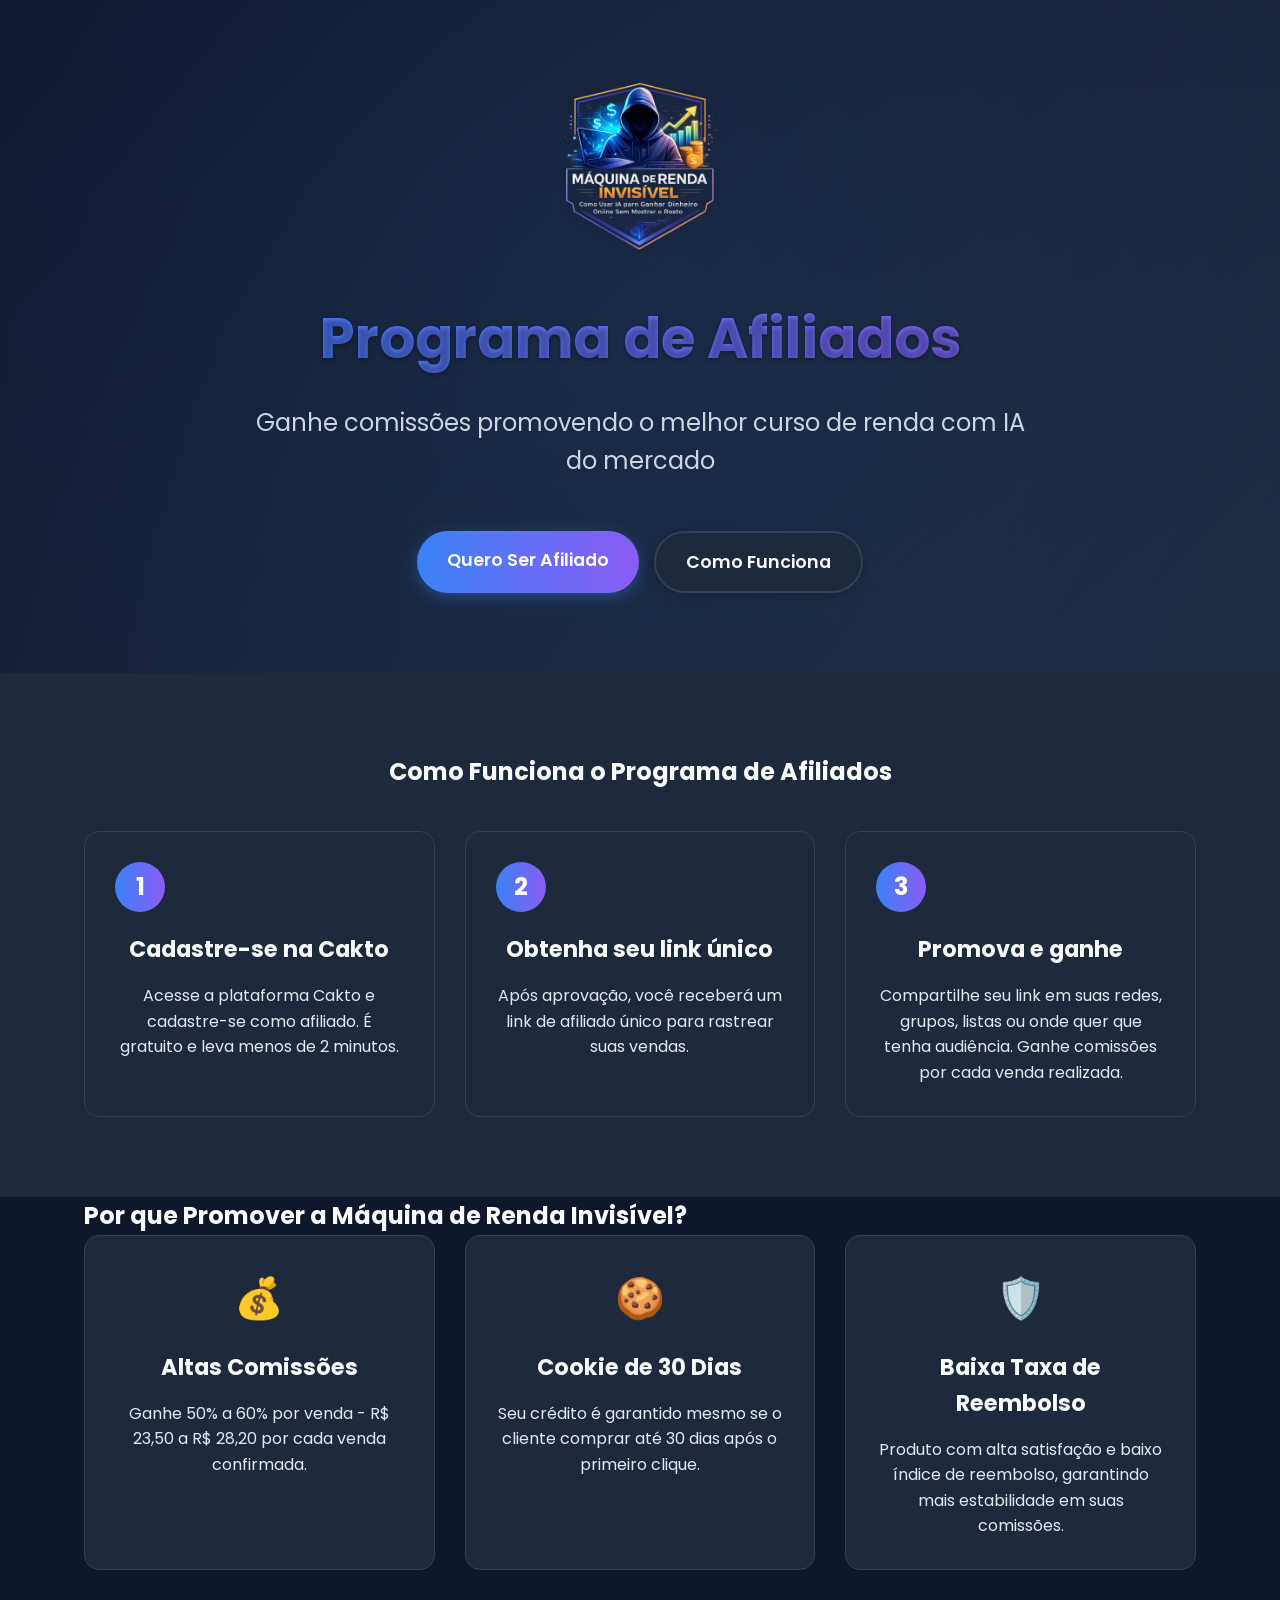
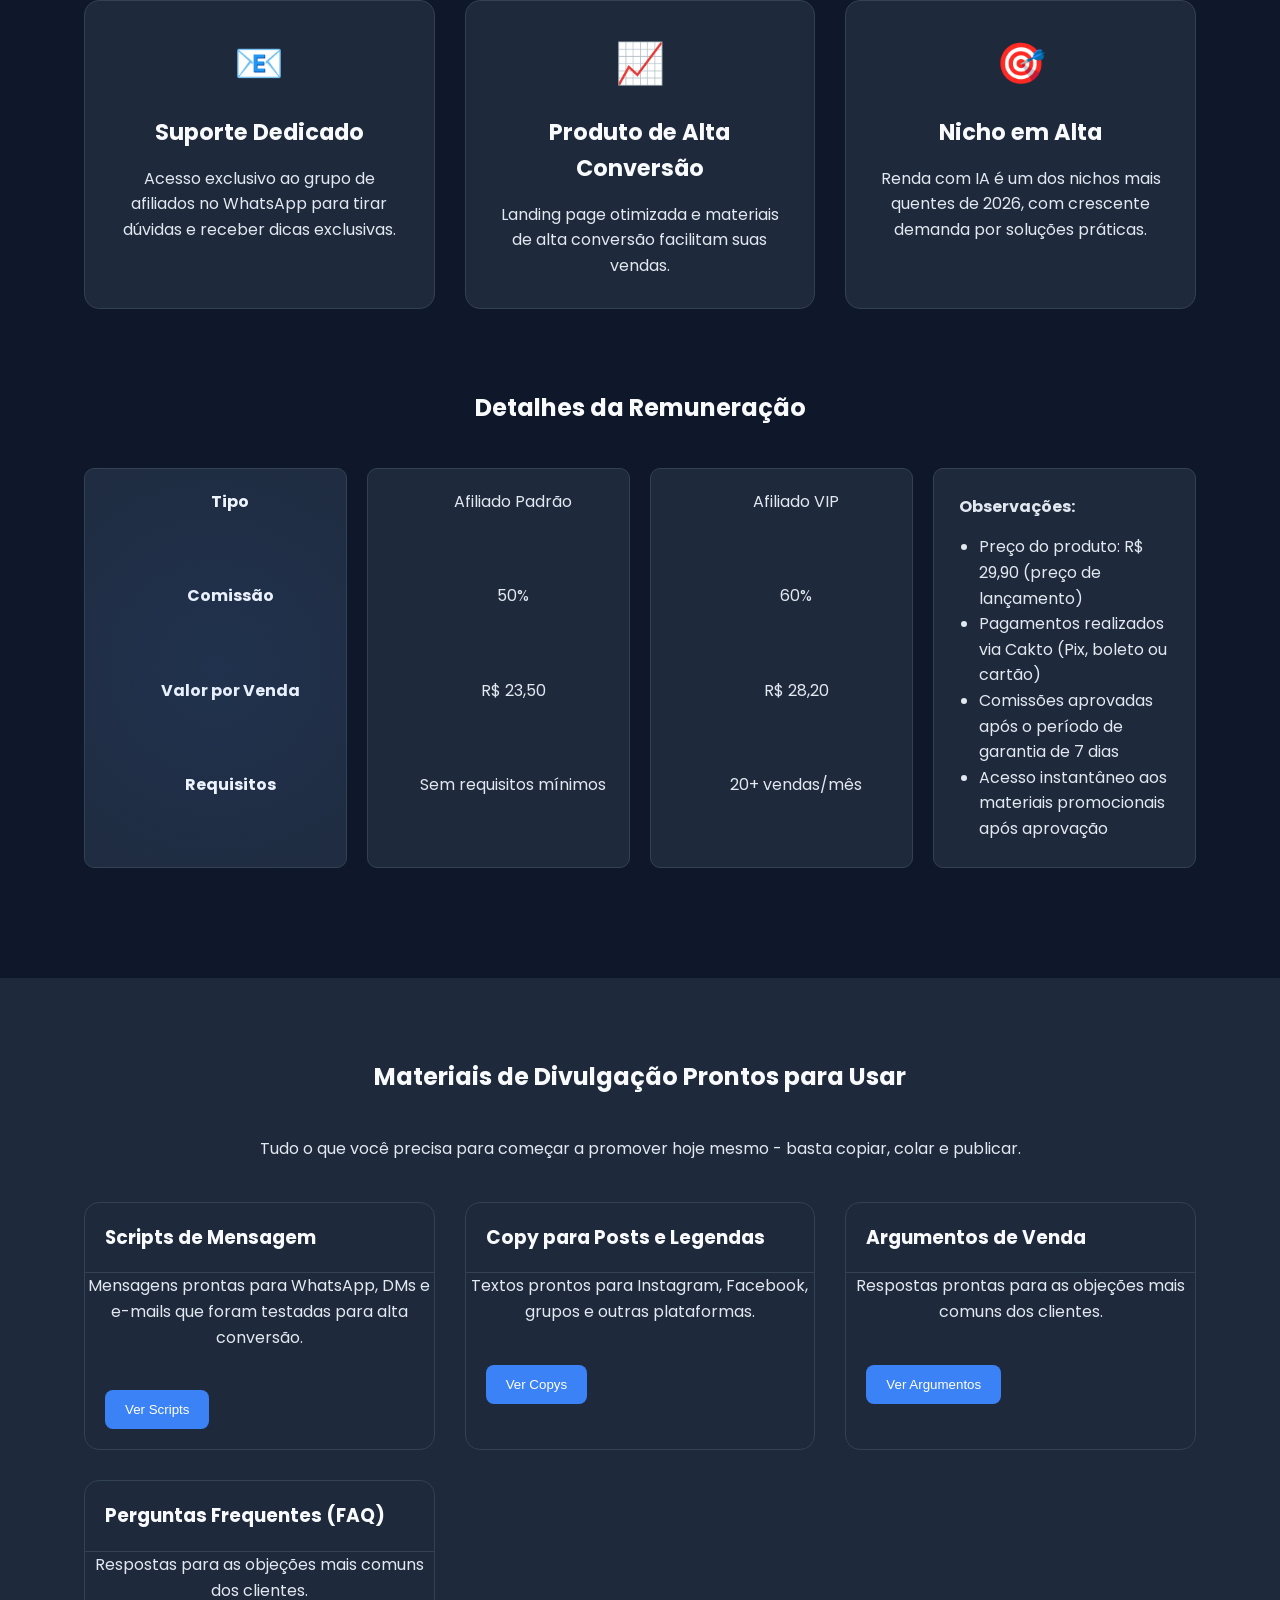
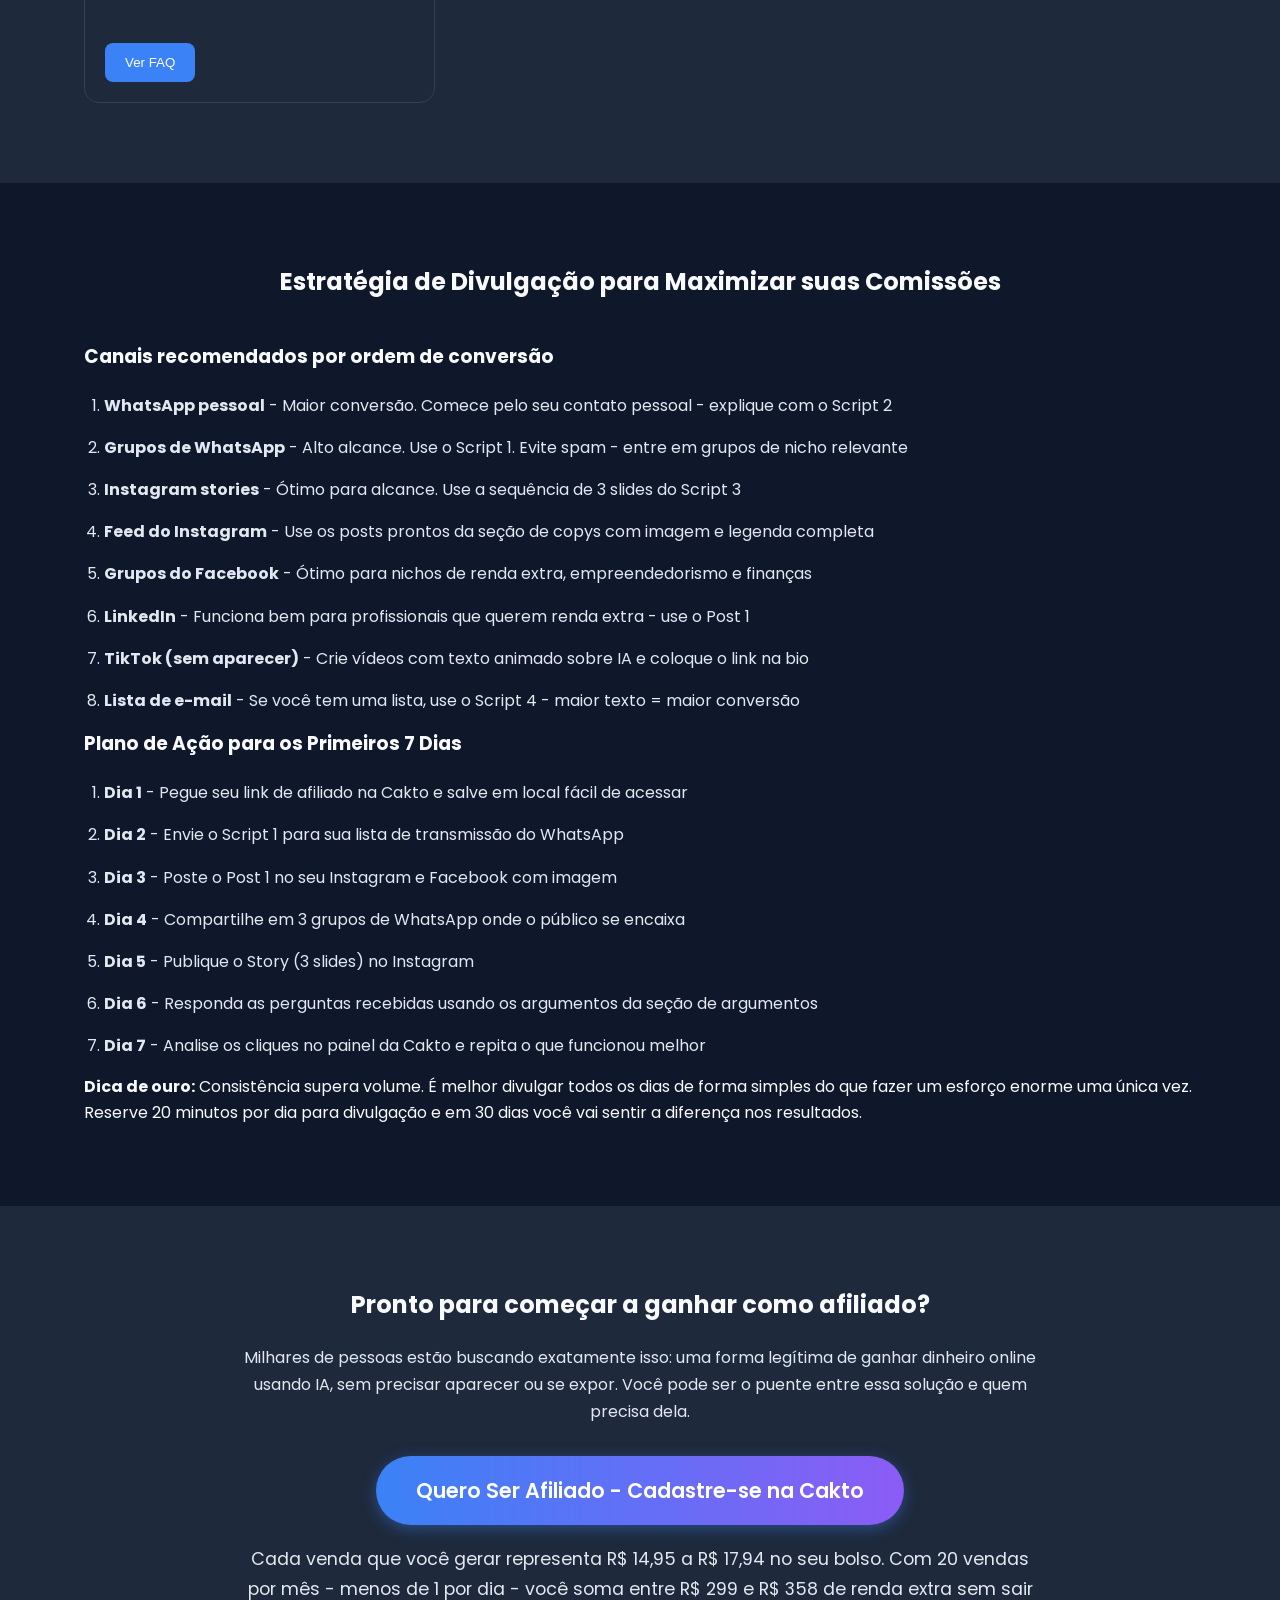
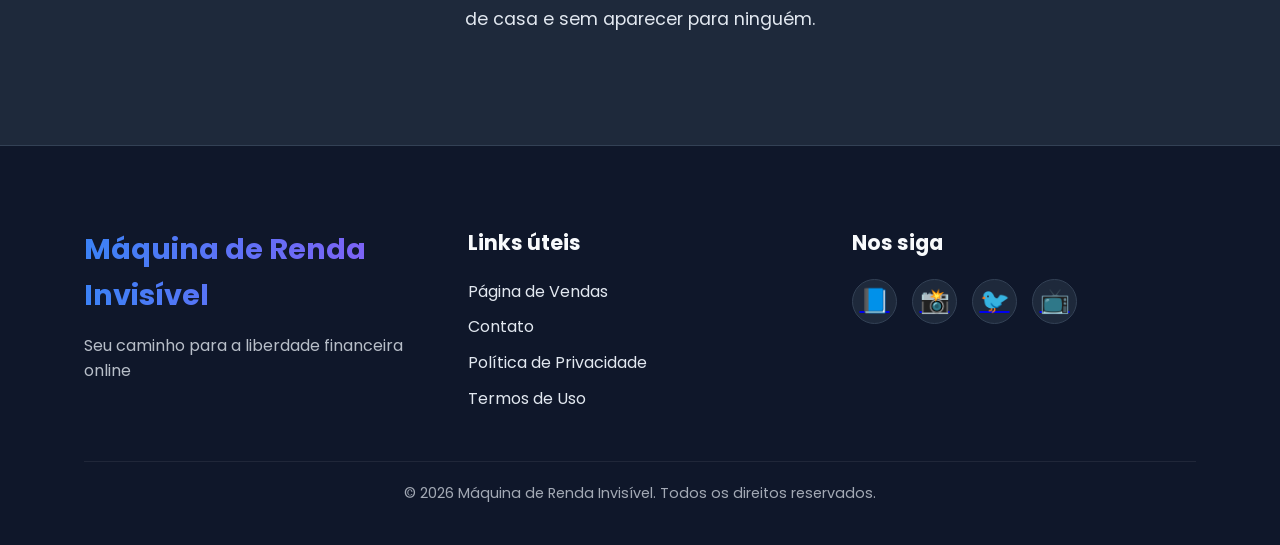
==== commit f2ddbc63: "Ajuste de preço 29,90" ====
--- a/afiliado.html
+++ b/afiliado.html
@@ -117,7 +117,7 @@
             <div class="comissao-observacoes">
                 <p><strong>Observações:</strong></p>
                 <ul>
-                    <li>Preço do produto: R$ 47,00 (preço de lançamento)</li>
+                    <li>Preço do produto: R$ 29,90 (preço de lançamento)</li>
                     <li>Pagamentos realizados via Cakto (Pix, boleto ou cartão)</li>
                     <li>Comissões aprovadas após o período de garantia de 7 dias</li>
                     <li>Acesso instantâneo aos materiais promocionais após aprovação</li>
@@ -140,7 +140,7 @@
                     <div id="scripts" class="conteudo-oculto">
                         <div class="script-item">
                             <h4>Script 1 - Abordagem Direta</h4>
-                            <p>Oi! Acabei de encontrar um ebook que tá me surpreendendo muito. Ele ensina a ganhar dinheiro na internet usando IA - sem aparecer em câmera, sem gravar vídeos, sem criar perfil. São mais de 30 páginas de passo a passo com ferramentas reais, modelos de negócio e até os scripts que a IA usa para fazer o trabalho por você. Tá com preço de lançamento agora (R$ 47) e pode subir a qualquer momento. Deixa eu te mandar o link: [SEU LINK DE AFILIADO]</p>
+                            <p>Oi! Acabei de encontrar um ebook que tá me surpreendendo muito. Ele ensina a ganhar dinheiro na internet usando IA - sem aparecer em câmera, sem gravar vídeos, sem criar perfil. São mais de 30 páginas de passo a passo com ferramentas reais, modelos de negócio e até os scripts que a IA usa para fazer o trabalho por você. Tá com preço de lançamento agora (R$ 29,90) e pode subir a qualquer momento. Deixa eu te mandar o link: [SEU LINK DE AFILIADO]</p>
                         </div>
                         <div class="script-item">
                             <h4>Script 2 - Para quem já perguntou sobre renda extra</h4>
@@ -148,11 +148,11 @@
                         </div>
                         <div class="script-item">
                             <h4>Script 3 - Para stories (texto curto)</h4>
-                            <p>Sequência de 3 slides:<br>Slide 1: Você sabia que dá pra ganhar dinheiro na internet sem aparecer? Sem câmera. Sem vídeos. Sem redes sociais expostas.<br>Slide 2: A IA faz o trabalho pesado por você. Texto, imagem, vídeo, voz - tudo automatizado. Esse ebook explica como em menos de 30 páginas.<br>Slide 3: Preço de lançamento: R$ 47 Link na bio / Chama no direct [SEU LINK DE AFILIADO]</p>
+                            <p>Sequência de 3 slides:<br>Slide 1: Você sabia que dá pra ganhar dinheiro na internet sem aparecer? Sem câmera. Sem vídeos. Sem redes sociais expostas.<br>Slide 2: A IA faz o trabalho pesado por você. Texto, imagem, vídeo, voz - tudo automatizado. Esse ebook explica como em menos de 30 páginas.<br>Slide 3: Preço de lançamento: R$ 29,90 Link na bio / Chama no direct [SEU LINK DE AFILIADO]</p>
                         </div>
                         <div class="script-item">
                             <h4>Script 4 - E-mail ou mensagem mais longa</h4>
-                            <p>Assunto: Isso mudou minha visão sobre renda extra<br><br>Oi [NOME],<br><br>Quero te apresentar algo diferente do que você normalmente vê por aí. Não é curso de marketing de afiliados. Não é mentoria de R$ 5.000. Não é promessa de 'fique rico em 30 dias'. É um ebook que ensina um método real e executável para gerar renda online usando Inteligência Artificial - e o maior diferencial é: você não precisa aparecer em nenhum momento. Sem gravar vídeos. Sem stories do seu rosto. Sem criar marca pessoal. A IA cuida de texto, imagem, vídeo e locução. Você cuida da estratégia. O que você vai aprender:<br>• Os 5 serviços mais rentáveis que qualquer pessoa pode vender com IA<br>• Como criar canais e produtos digitais que vendem no automático<br>• O roteiro do primeiro R$ 1.000 ao R$ 10.000 mensais<br><br>Preço de lançamento: R$ 47 (pode subir a qualquer momento)<br>Garantia de 7 dias - se não gostar, reembolso total.<br>Acesse aqui: [SEU LINK DE AFILIADO]</p>
+                            <p>Assunto: Isso mudou minha visão sobre renda extra<br><br>Oi [NOME],<br><br>Quero te apresentar algo diferente do que você normalmente vê por aí. Não é curso de marketing de afiliados. Não é mentoria de R$ 5.000. Não é promessa de 'fique rico em 30 dias'. É um ebook que ensina um método real e executável para gerar renda online usando Inteligência Artificial - e o maior diferencial é: você não precisa aparecer em nenhum momento. Sem gravar vídeos. Sem stories do seu rosto. Sem criar marca pessoal. A IA cuida de texto, imagem, vídeo e locução. Você cuida da estratégia. O que você vai aprender:<br>• Os 5 serviços mais rentáveis que qualquer pessoa pode vender com IA<br>• Como criar canais e produtos digitais que vendem no automático<br>• O roteiro do primeiro R$ 1.000 ao R$ 10.000 mensais<br><br>Preço de lançamento: R$ 29,90 (pode subir a qualquer momento)<br>Garantia de 7 dias - se não gostar, reembolso total.<br>Acesse aqui: [SEU LINK DE AFILIADO]</p>
                         </div>
                     </div>
                 </div>
@@ -164,15 +164,15 @@
                     <div id="copys" class="conteudo-oculto">
                         <div class="copy-item">
                             <h4>Post 1 - Gancho de dor (alta conversão)</h4>
-                            <p>Você tentou ganhar dinheiro na internet antes e não funcionou?<br>Provavelmente o problema não era você. Era o método.<br>Ficar dependendo de seguidores, aparecer em vídeos e criar conteúdo todo dia é exaustivo - e não funciona pra maioria das pessoas.<br>Mas existe outro caminho:<br>• Usar IA para fazer o trabalho criativo por você<br>• Operar nos bastidores, sem mostrar o rosto<br>• Criar fontes de renda que funcionam enquanto você dorme<br>Esse ebook mostra como. R$ 47 de lançamento. Link na bio<br>#rendaextra #inteligenciaartificial #trabalhardecase #rendaonline</p>
+                            <p>Você tentou ganhar dinheiro na internet antes e não funcionou?<br>Provavelmente o problema não era você. Era o método.<br>Ficar dependendo de seguidores, aparecer em vídeos e criar conteúdo todo dia é exaustivo - e não funciona pra maioria das pessoas.<br>Mas existe outro caminho:<br>• Usar IA para fazer o trabalho criativo por você<br>• Operar nos bastidores, sem mostrar o rosto<br>• Criar fontes de renda que funcionam enquanto você dorme<br>Esse ebook mostra como. R$ 29,90 de lançamento. Link na bio<br>#rendaextra #inteligenciaartificial #trabalhardecase #rendaonline</p>
                         </div>
                         <div class="copy-item">
                             <h4>Post 2 - Curiosidade e escassez</h4>
-                            <p>Quantas ferramentas de IA você conhece que pagam suas contas? A maioria das pessoas usa IA pra fazer meme. Uma minoria usa pra gerar renda. A diferença? Saber qual modelo de negócio usar e como montar o sistema. Esse ebook explica os 5 modelos que estão funcionando agora em 2025 - sem precisar aparecer, ter seguidores ou investir alto. Preço de lançamento: R$ 47 (link na bio)<br>#ia #rendaextra #empreendedorismo #inteligenciaartificial #trabalhoremoto</p>
+                            <p>Quantas ferramentas de IA você conhece que pagam suas contas? A maioria das pessoas usa IA pra fazer meme. Uma minoria usa pra gerar renda. A diferença? Saber qual modelo de negócio usar e como montar o sistema. Esse ebook explica os 5 modelos que estão funcionando agora em 2025 - sem precisar aparecer, ter seguidores ou investir alto. Preço de lançamento: R$ 29,90 (link na bio)<br>#ia #rendaextra #empreendedorismo #inteligenciaartificial #trabalhoremoto</p>
                         </div>
                         <div class="copy-item">
                             <h4>Post 3 - Prova social e resultado</h4>
-                            <p>Uma das coisas que mais me surpreendeu nesse ebook: Existe um modelo de negócio chamado 'canal dark' onde você cria um canal no YouTube, gera o conteúdo com IA, narra com voz sintética e monetiza - sem aparecer uma única vez. Canais assim estão gerando de R$ 2.000 a R$ 15.000/mês. E qualquer pessoa com internet pode montar um. O ebook explica como passo a passo. R$ 47. Acesse: [SEU LINK DE AFILIADO]</p>
+                            <p>Uma das coisas que mais me surpreendeu nesse ebook: Existe um modelo de negócio chamado 'canal dark' onde você cria um canal no YouTube, gera o conteúdo com IA, narra com voz sintética e monetiza - sem aparecer uma única vez. Canais assim estão gerando de R$ 2.000 a R$ 15.000/mês. E qualquer pessoa com internet pode montar um. O ebook explica como passo a passo. R$ 29,90. Acesse: [SEU LINK DE AFILIADO]</p>
                         </div>
                     </div>
                 </div>
@@ -199,8 +199,8 @@
                             <p>Não precisa. O ebook foi escrito para iniciantes completos. As ferramentas de IA mencionadas têm interfaces simples - se você sabe usar o WhatsApp, você consegue usar essas ferramentas. E o passo a passo é explicado do começo ao fim, sem assumir conhecimento técnico.</p>
                         </div>
                         <div class="argumento-item">
-                            <h4>Quando alguém disser 'R$ 47 tá caro'</h4>
-                            <p>R$ 47 é menos do que uma pizza. Se o ebook te ajudar a fechar um único serviço com IA, você já recuperou esse valor em minutos. E com a garantia de 7 dias, não tem risco nenhum: se não agregar valor, você pede o reembolso.</p>
+                            <h4>Quando alguém disser 'R$ 29,90 tá caro'</h4>
+                            <p>R$ 29,90 é menos do que uma pizza. Se o ebook te ajudar a fechar um único serviço com IA, você já recuperou esse valor em minutos. E com a garantia de 7 dias, não tem risco nenhum: se não agregar valor, você pede o reembolso.</p>
                         </div>
                     </div>
                 </div>
@@ -289,7 +289,7 @@
             <p>Milhares de pessoas estão buscando exatamente isso: uma forma legítima de ganhar dinheiro online usando IA, sem precisar aparecer ou se expor. Você pode ser o puente entre essa solução e quem precisa dela.</p>
             <a href="https://www.cakto.com.br/marketing/mquina-de-renda-invisvel/afiliados" class="btn-primary btn-large">Quero Ser Afiliado - Cadastre-se na Cakto</a>
             <p style="margin-top: 20px; font-size: 1.1rem; color: var(--text-secondary);">
-                Cada venda que você gerar representa R$ 23,50 a R$ 28,20 no seu bolso. Com 20 vendas por mês - menos de 1 por dia - você soma entre R$ 470 e R$ 564 de renda extra sem sair de casa e sem aparecer para ninguém.
+                Cada venda que você gerar representa R$ 14,95 a R$ 17,94 no seu bolso. Com 20 vendas por mês - menos de 1 por dia - você soma entre R$ 299 e R$ 358 de renda extra sem sair de casa e sem aparecer para ninguém.
             </p>
         </div>
     </section>
--- a/style.css
+++ b/style.css
@@ -26,7 +26,7 @@
 }
 
 .logo-img {
-    max-width: 90%;
+    max-width: 30%;
     height: auto;
     filter: drop-shadow(0 4px 6px rgba(0, 0, 0, 0.1));
     transition: transform 0.3s ease;
